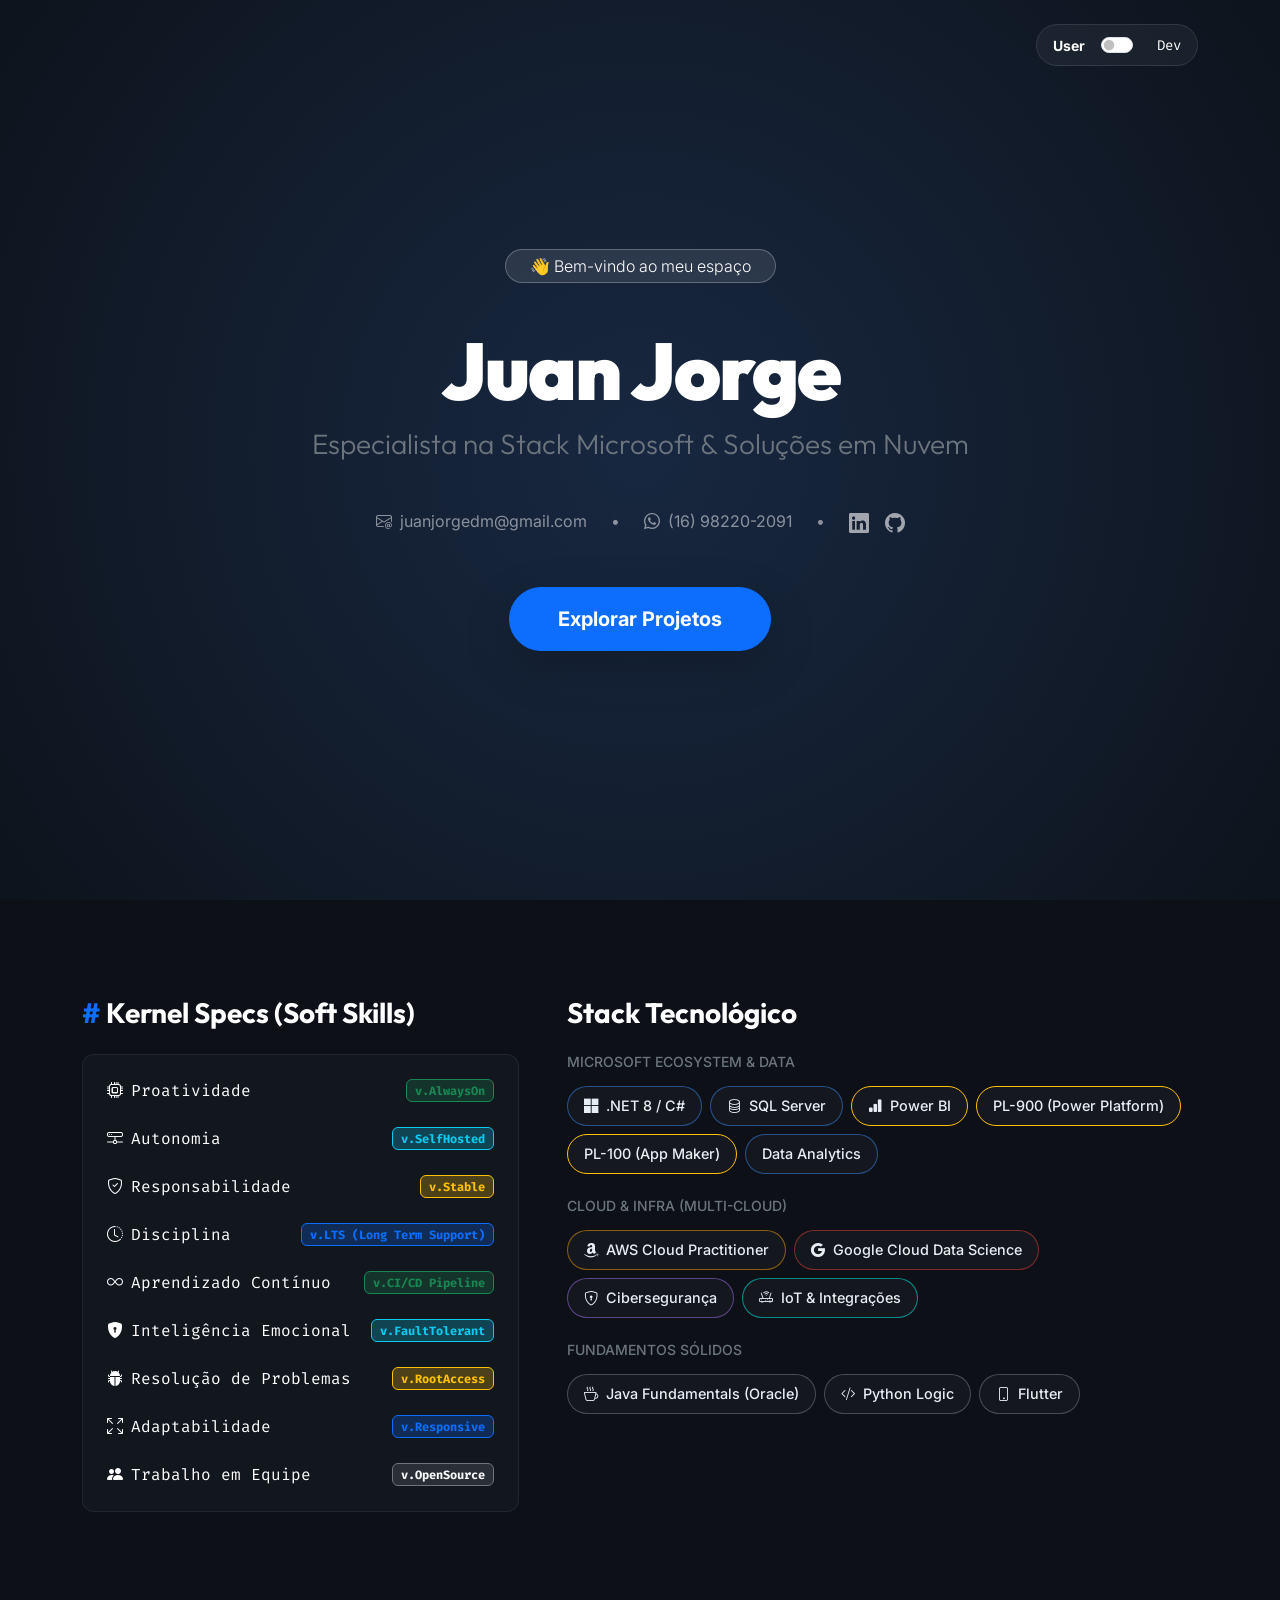
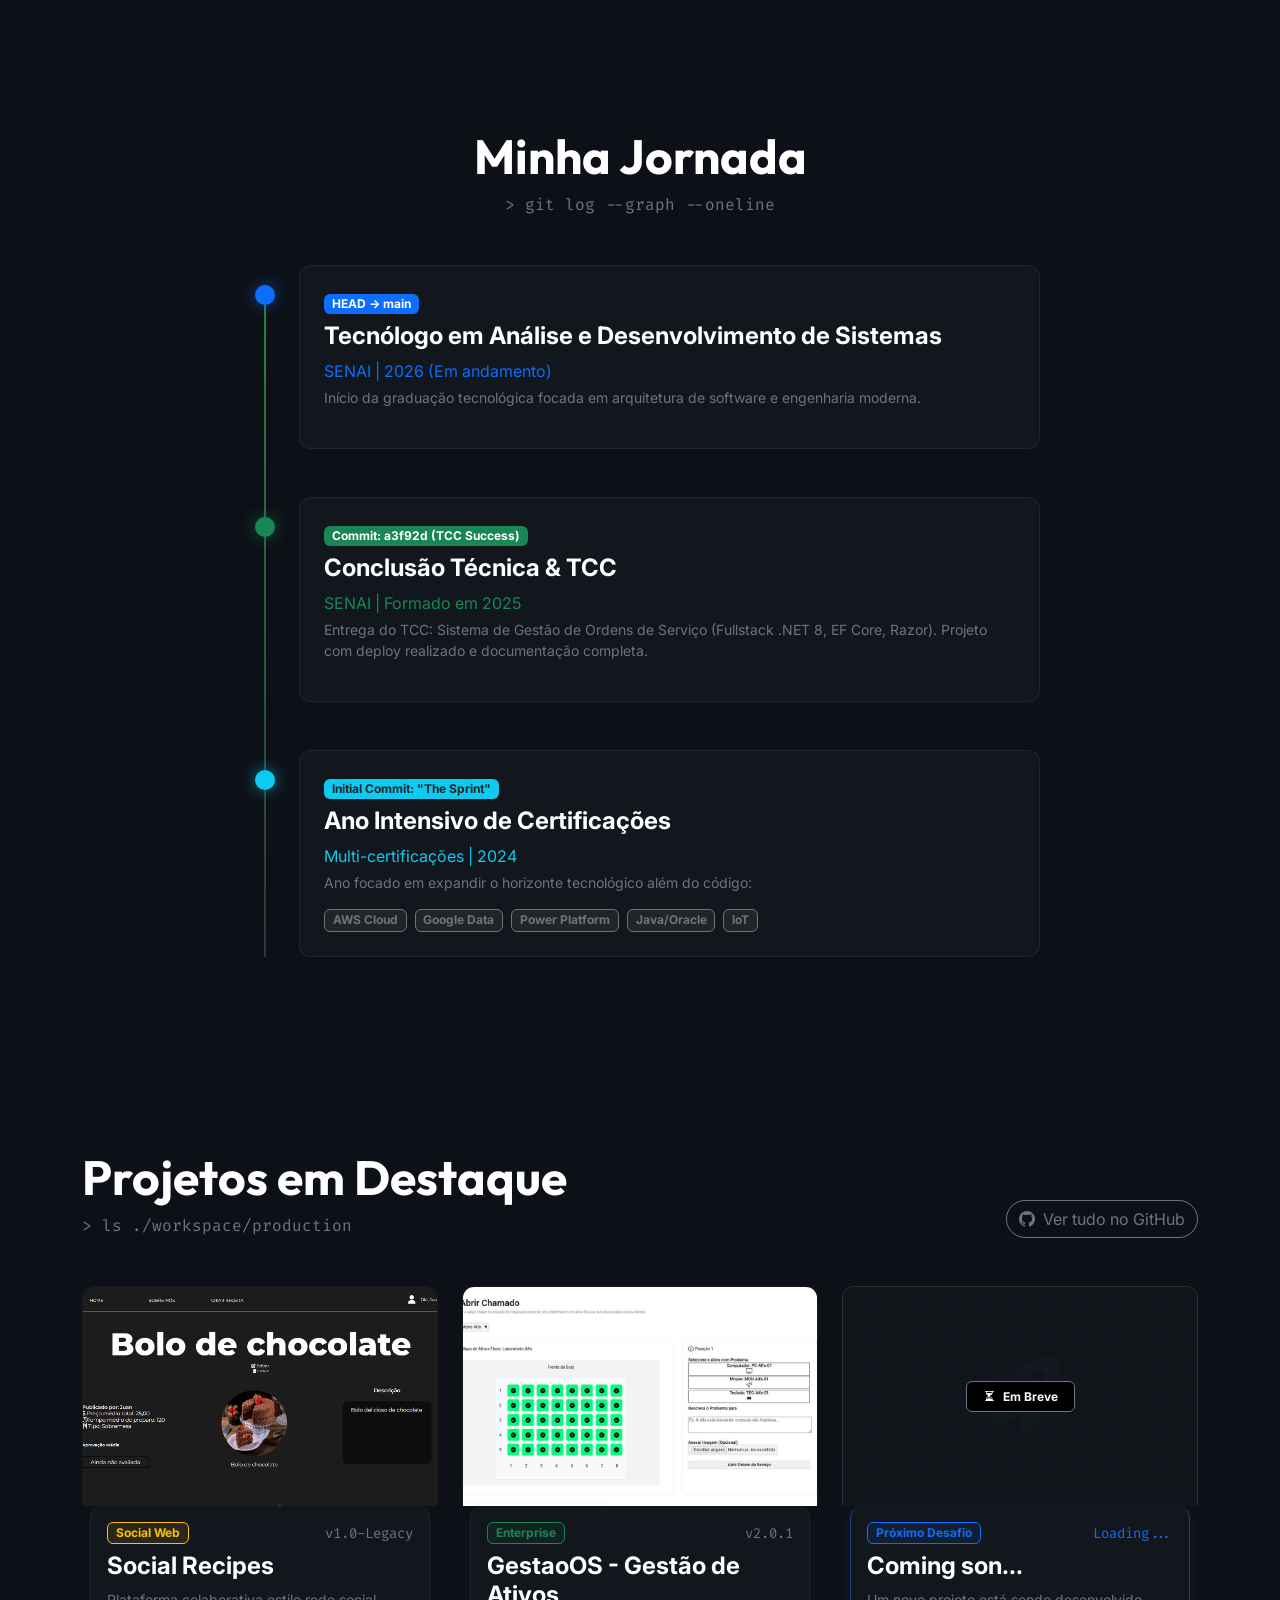
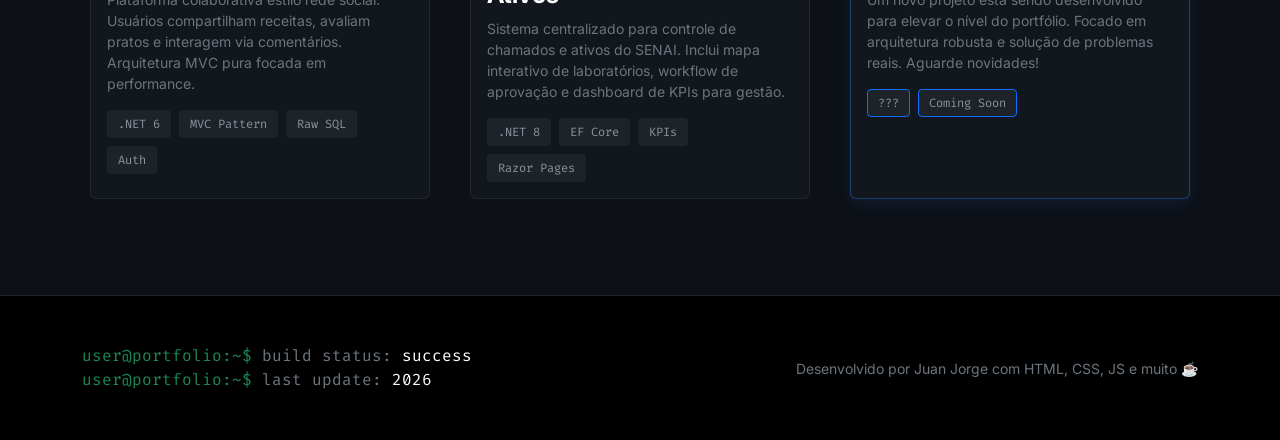
==== index.html @ 29b8b94a "first commit" ====
<!DOCTYPE html>
<html lang="pt-br">

<head>
    <meta charset="UTF-8">
    <meta name="viewport" content="width=device-width, initial-scale=1.0">
    <title>Portfólio | Juan Jorge</title>
    <link href="https://cdn.jsdelivr.net/npm/bootstrap@5.3.0/dist/css/bootstrap.min.css" rel="stylesheet">
    <link rel="stylesheet" href="https://cdn.jsdelivr.net/npm/bootstrap-icons@1.10.0/font/bootstrap-icons.css">
    <link
        href="https://fonts.googleapis.com/css2?family=Fira+Code:wght@400;600&family=Outfit:wght@300;700;900&family=Inter:wght@400;600&display=swap"
        rel="stylesheet">
    <link rel="stylesheet" href="style.css">
</head>

<body>

    <nav class="navbar navbar-dark fixed-top p-4">
        <div class="container d-flex justify-content-end">
            <div class="mode-switch d-flex align-items-center gap-3 glass-panel px-3 py-2 rounded-pill">
                <span class="text-white small fw-bold">User</span>
                <div class="form-check form-switch mb-0">
                    <input class="form-check-input" type="checkbox" id="devModeToggle" style="cursor: pointer;">
                </div>
                <span class="text-white small font-monospace">Dev</span>
            </div>
        </div>
    </nav>

    <section
        class="hero d-flex align-items-center justify-content-center text-center vh-100 position-relative overflow-hidden">

        <div class="hero-bg-animation"></div>

        <div class="container position-relative z-2 content-wrapper transition-fade">

            <div class="d-inline-block mb-4">
                <p class="badge bg-white bg-opacity-10 text-white border border-white border-opacity-25 rounded-pill px-4 py-2 fs-6 fw-light backdrop-blur"
                    id="hero-badge">
                    👋 Bem-vindo ao meu espaço
                </p>
            </div>

            <h1 class="display-1 fw-black text-white mb-2 tracking-tight" id="hero-title">
                Juan Jorge
            </h1>

            <h2 class="h3 text-secondary mb-5 fw-light" id="hero-subtitle">
                Especialista na Stack Microsoft & Soluções em Nuvem
            </h2>

            <div class="contact-bar d-flex flex-wrap justify-content-center gap-4 mb-5 text-white-50"
                id="hero-contacts">
                <a href="mailto:juanjorgedm@gmail.com"
                    class="contact-item text-decoration-none text-white-50 hover-white">
                    <i class="bi bi-envelope-at me-2"></i>juanjorgedm@gmail.com
                </a>
                <span class="d-none d-md-block">•</span>
                <a href="tel:+5516982202091" class="contact-item text-decoration-none text-white-50 hover-white">
                    <i class="bi bi-whatsapp me-2"></i>(16) 98220-2091
                </a>
                <span class="d-none d-md-block">•</span>
                <div class="d-flex gap-3">
                    <a href="https://www.linkedin.com/in/juan-jorge-ba2711222" target="_blank" class="social-icon"
                        title="LinkedIn">
                        <i class="bi bi-linkedin fs-5"></i>
                    </a>
                    <a href="https://github.com/JuanJorgeDEV" target="_blank" class="social-icon" title="GitHub">
                        <i class="bi bi-github fs-5"></i>
                    </a>
                </div>
            </div>

            <div class="d-flex justify-content-center gap-3" id="hero-buttons">
                <a href="#projetos"
                    class="btn btn-primary btn-lg px-5 py-3 rounded-pill fw-bold shadow-lg glow-on-hover">
                    Explorar Projetos
                </a>
            </div>
        </div>
    </section>

    <section class="py-5 position-relative section-skills" id="skills">
        <div class="container py-5">
            <div class="row g-5">

                <div class="col-lg-5 mb-4 scroll-reveal">
                    <h3 class="fw-bold mb-4 text-white"><span class="text-primary">#</span> Kernel Specs (Soft Skills)
                    </h3>
                    <div class="card glass-card p-4 h-90">
                        <ul class="list-unstyled font-monospace text-secondary mb-0">
                            <li class="mb-4 d-flex justify-content-between align-items-center item-hover">
                                <span class="text-white"><i class="bi bi-cpu me-2"></i>Proatividade</span>
                                <span
                                    class="badge bg-success bg-opacity-25 text-success border border-success">v.AlwaysOn</span>
                            </li>
                            <li class="mb-4 d-flex justify-content-between align-items-center item-hover">
                                <span class="text-white"><i class="bi bi-hdd-network me-2"></i>Autonomia</span>
                                <span
                                    class="badge bg-info bg-opacity-25 text-info border border-info">v.SelfHosted</span>
                            </li>
                            <li class="mb-4 d-flex justify-content-between align-items-center item-hover">
                                <span class="text-white"><i class="bi bi-shield-check me-2"></i>Responsabilidade</span>
                                <span
                                    class="badge bg-warning bg-opacity-25 text-warning border border-warning">v.Stable</span>
                            </li>
                            <li class="mb-4 d-flex justify-content-between align-items-center item-hover">
                                <span class="text-white"><i class="bi bi-clock-history me-2"></i>Disciplina</span>
                                <span class="badge bg-primary bg-opacity-25 text-primary border border-primary">v.LTS
                                    (Long Term Support)</span>
                            </li>
                            <li class="mb-4 d-flex justify-content-between align-items-center item-hover">
                                <span class="text-white"><i class="bi bi-infinity me-2"></i>Aprendizado Contínuo</span>
                                <span class="badge bg-success bg-opacity-25 text-success border border-success"
                                    title="Integração e Entrega Contínua de Conhecimento">v.CI/CD Pipeline</span>
                            </li>

                            <li class="mb-4 d-flex justify-content-between align-items-center item-hover">
                                <span class="text-white"><i class="bi bi-shield-lock-fill me-2"></i>Inteligência
                                    Emocional</span>
                                <span class="badge bg-info bg-opacity-25 text-info border border-info"
                                    title="Sistema que continua operando mesmo com falhas">v.FaultTolerant</span>
                            </li>

                            <li class="mb-4 d-flex justify-content-between align-items-center item-hover">
                                <span class="text-white"><i class="bi bi-bug-fill me-2"></i>Resolução de
                                    Problemas</span>
                                <span class="badge bg-warning bg-opacity-25 text-warning border border-warning"
                                    title="Acesso total à raiz do problema">v.RootAccess</span>
                            </li>

                            <li class="mb-4 d-flex justify-content-between align-items-center item-hover">
                                <span class="text-white"><i
                                        class="bi bi-arrows-fullscreen me-2"></i>Adaptabilidade</span>
                                <span class="badge bg-primary bg-opacity-25 text-primary border border-primary"
                                    title="Se ajusta a qualquer tamanho de tela/cenário">v.Responsive</span>
                            </li>

                            <li class="d-flex justify-content-between align-items-center item-hover">
                                <span class="text-white"><i class="bi bi-people-fill me-2"></i>Trabalho em Equipe</span>
                                <span class="badge bg-light bg-opacity-10 text-light border border-secondary"
                                    title="Código aberto e transparente">v.OpenSource</span>
                            </li>
                        </ul>
                    </div>
                </div>

                <div class="col-lg-7 scroll-reveal delay-100">
                    <h3 class="fw-bold mb-4 text-white">Stack Tecnológico</h3>

                    <div class="mb-4">
                        <h6 class="text-secondary text-uppercase small ls-2 mb-3">Microsoft Ecosystem & Data</h6>
                        <div class="d-flex flex-wrap gap-2">
                            <div class="skill-pill border-blue"><i class="bi bi-microsoft me-1"></i> .NET 8 / C#</div>
                            <div class="skill-pill border-blue"><i class="bi bi-database me-1"></i> SQL Server</div>
                            <div class="skill-pill border-warning"><i class="bi bi-bar-chart-fill me-1"></i> Power BI
                            </div>
                            <div class="skill-pill border-warning">PL-900 (Power Platform)</div>
                            <div class="skill-pill border-warning">PL-100 (App Maker)</div>
                            <div class="skill-pill border-blue">Data Analytics</div>
                        </div>
                    </div>

                    <div class="mb-4">
                        <h6 class="text-secondary text-uppercase small ls-2 mb-3">Cloud & Infra (Multi-Cloud)</h6>
                        <div class="d-flex flex-wrap gap-2">
                            <div class="skill-pill border-orange"><i class="bi bi-amazon me-1"></i> AWS Cloud
                                Practitioner</div>
                            <div class="skill-pill border-red"><i class="bi bi-google me-1"></i> Google Cloud Data
                                Science</div>
                            <div class="skill-pill border-purple"><i class="bi bi-shield-lock me-1"></i> Cibersegurança
                            </div>
                            <div class="skill-pill border-cyan"><i class="bi bi-router me-1"></i> IoT & Integrações
                            </div>
                        </div>
                    </div>

                    <div>
                        <h6 class="text-secondary text-uppercase small ls-2 mb-3">Fundamentos Sólidos</h6>
                        <div class="d-flex flex-wrap gap-2">
                            <div class="skill-pill border-gray"><i class="bi bi-cup-hot me-1"></i> Java Fundamentals
                                (Oracle)</div>
                            <div class="skill-pill border-gray"><i class="bi bi-code-slash me-1"></i> Python Logic</div>
                            <div class="skill-pill border-gray"><i class="bi bi-phone me-1"></i> Flutter</div>
                        </div>
                    </div>
                </div>
            </div>
        </div>
    </section>

    <section class="py-5 position-relative" id="jornada">
        <div class="container py-5">
            <div class="text-center mb-5 scroll-reveal">
                <h2 class="display-5 fw-bold text-white">Minha Jornada</h2>
                <p class="text-secondary font-monospace">> git log --graph --oneline</p>
            </div>

            <div class="timeline-wrapper position-relative mx-auto" style="max-width: 800px;">
                <div class="timeline-line"></div>

                <div class="timeline-item d-flex gap-4 mb-5 scroll-reveal delay-100">
                    <div class="timeline-marker bg-primary glow-primary"></div>
                    <div class="timeline-content glass-card p-4 w-100">
                        <span class="badge bg-primary mb-2">HEAD -> main</span>
                        <h4 class="text-white fw-bold">Tecnólogo em Análise e Desenvolvimento de Sistemas</h4>
                        <p class="text-primary mb-1">SENAI | 2026 (Em andamento)</p>
                        <p class="text-secondary small">Início da graduação tecnológica focada em arquitetura de
                            software e engenharia moderna.</p>
                    </div>
                </div>

                <div class="timeline-item d-flex gap-4 mb-5 scroll-reveal delay-200">
                    <div class="timeline-marker bg-success glow-success"></div>
                    <div class="timeline-content glass-card p-4 w-100">
                        <span class="badge bg-success mb-2">Commit: a3f92d (TCC Success)</span>
                        <h4 class="text-white fw-bold">Conclusão Técnica & TCC</h4>
                        <p class="text-success mb-1">SENAI | Formado em 2025</p>
                        <p class="text-secondary small">Entrega do TCC: Sistema de Gestão de Ordens de Serviço
                            (Fullstack .NET 8, EF Core, Razor). Projeto com deploy realizado e documentação completa.
                        </p>
                    </div>
                </div>

                <div class="timeline-item d-flex gap-4 scroll-reveal delay-300">
                    <div class="timeline-marker bg-info glow-info"></div>
                    <div class="timeline-content glass-card p-4 w-100">
                        <span class="badge bg-info text-dark mb-2">Initial Commit: "The Sprint"</span>
                        <h4 class="text-white fw-bold">Ano Intensivo de Certificações</h4>
                        <p class="text-info mb-1">Multi-certificações | 2024</p>
                        <p class="text-secondary small mb-3">Ano focado em expandir o horizonte tecnológico além do
                            código:</p>

                        <div class="d-flex flex-wrap gap-2">
                            <span class="badge bg-dark border border-secondary text-secondary">AWS Cloud</span>
                            <span class="badge bg-dark border border-secondary text-secondary">Google Data</span>
                            <span class="badge bg-dark border border-secondary text-secondary">Power Platform</span>
                            <span class="badge bg-dark border border-secondary text-secondary">Java/Oracle</span>
                            <span class="badge bg-dark border border-secondary text-secondary">IoT</span>
                        </div>
                    </div>
                </div>

            </div>
        </div>
    </section>

    <section class="py-5 position-relative" id="projetos">
        <div class="container py-5">
            
            <div class="d-flex justify-content-between align-items-end mb-5 scroll-reveal">
                <div>
                    <h2 class="display-5 fw-bold text-white">Projetos em Destaque</h2>
                    <p class="text-secondary font-monospace mb-0">> ls ./workspace/production</p>
                </div>
                <a href="https://github.com/JuanJorgeDEV" target="_blank" class="btn btn-outline-secondary rounded-pill d-none d-md-block">
                    <i class="bi bi-github me-2"></i>Ver tudo no GitHub
                </a>
            </div>

            <div class="row g-4">

                <div class="col-lg-4 col-md-6 scroll-reveal delay-200">
                    <div class="card project-card h-100 border-0 bg-transparent">
                        <div class="project-image-wrapper">
                            <img src="images/PortalReceitas.png" alt="Red Social Recipes" class="img-fluid project-img">
                            <div class="project-overlay">
                                <div class="d-flex gap-2">
                                    <a href="https://github.com/JuanJorgeDEV/ProjReceitas.git" class="btn btn-primary rounded-circle icon-btn"><i class="bi bi-github"></i></a>
                                </div>
                            </div>
                        </div>

                        <div class="card-body glass-card mt-n3 position-relative z-2 mx-2 rounded-bottom border-top-0">
                            <div class="d-flex justify-content-between align-items-center mb-2">
                                <span class="badge bg-warning bg-opacity-10 text-warning border border-warning">Social Web</span>
                                <small class="text-secondary font-monospace">v1.0-Legacy</small>
                            </div>
                            <h4 class="text-white fw-bold mb-2">Social Recipes</h4>
                            <p class="text-secondary small mb-3">
                                Plataforma colaborativa estilo rede social. Usuários compartilham receitas, avaliam pratos e interagem via comentários. Arquitetura MVC pura focada em performance.
                            </p>
                            <div class="d-flex flex-wrap gap-2">
                                <span class="skill-tag">.NET 6</span>
                                <span class="skill-tag">MVC Pattern</span>
                                <span class="skill-tag">Raw SQL</span>
                                <span class="skill-tag">Auth</span>
                            </div>
                        </div>
                    </div>
                </div>

                <div class="col-lg-4 col-md-6 scroll-reveal delay-100">
                    <div class="card project-card h-100 border-0 bg-transparent">
                        <div class="project-image-wrapper">
                            <img src="images/imagem1.jpg" alt="Sistema de Gestão SENAI" class="img-fluid project-img">
                            <div class="project-overlay">
                                <div class="d-flex gap-2">
                                    <a href="https://github.com/JuanJorgeDEV/Gest-oOS.git" class="btn btn-primary rounded-circle icon-btn" title="Código Fonte"><i class="bi bi-code-slash"></i></a>
                                </div>
                            </div>
                        </div>
                        
                        <div class="card-body glass-card mt-n3 position-relative z-2 mx-2 rounded-bottom border-top-0">
                            <div class="d-flex justify-content-between align-items-center mb-2">
                                <span class="badge bg-success bg-opacity-10 text-success border border-success">Enterprise</span>
                                <small class="text-secondary font-monospace">v2.0.1</small>
                            </div>
                            <h4 class="text-white fw-bold mb-2">GestaoOS - Gestão de Ativos</h4>
                            <p class="text-secondary small mb-3">
                                Sistema centralizado para controle de chamados e ativos do SENAI. Inclui mapa interativo de laboratórios, workflow de aprovação e dashboard de KPIs para gestão.
                            </p>
                            <div class="d-flex flex-wrap gap-2">
                                <span class="skill-tag">.NET 8</span>
                                <span class="skill-tag">EF Core</span>
                                <span class="skill-tag">KPIs</span>
                                <span class="skill-tag">Razor Pages</span>
                            </div>
                        </div>
                    </div>
                </div>

               <div class="col-lg-4 col-md-6 scroll-reveal delay-300">
                    <div class="card project-card h-100 border-0 bg-transparent">
                        <div class="project-image-wrapper bg-dark d-flex align-items-center justify-content-center position-relative overflow-hidden">
                            <div class="matrix-bg"></div>
                            <i class="bi bi-rocket-takeoff-fill text-secondary opacity-25" style="font-size: 5rem;"></i>
                            
                            <div class="project-overlay" style="opacity: 1;">
                                <span class="badge bg-black border border-secondary text-white px-3 py-2">
                                    <i class="bi bi-hourglass-split me-2"></i>Em Breve
                                </span>
                            </div>
                        </div>

                        <div class="card-body glass-card mt-n3 position-relative z-2 mx-2 rounded-bottom border-top-0 border-primary-glow">
                            <div class="d-flex justify-content-between align-items-center mb-2">
                                <span class="badge bg-primary bg-opacity-10 text-primary border border-primary">Próximo Desafio</span>
                                <small class="text-primary font-monospace blink">Loading...</small>
                            </div>
                            <h4 class="text-white fw-bold mb-2">Coming son...</h4>
                            <p class="text-secondary small mb-3">
                                Um novo projeto está sendo desenvolvido para elevar o nível do portfólio. Focado em arquitetura robusta e solução de problemas reais. Aguarde novidades!
                            </p>
                            <div class="d-flex flex-wrap gap-2">
                                <span class="skill-tag border-primary font-monospace">???</span>
                                <span class="skill-tag border-primary">Coming Soon</span>
                            </div>
                        </div>
                    </div>
                </div>
                </div>

            </div>
        </div>
    </section>
    <footer class="bg-black py-5 border-top border-dark">
        <div class="container">
            <div class="row align-items-center">
                <div class="col-md-6 mb-3 mb-md-0">
                    <p class="font-monospace text-secondary mb-0">
                        <span class="text-success">user@portfolio:~$</span> build status: <span
                            class="text-white">success</span><br>
                        <span class="text-success">user@portfolio:~$</span> last update: <span
                            class="text-white">2026</span>
                    </p>
                </div>
                <div class="col-md-6 text-md-end">
                    <p class="text-secondary small mb-0">Desenvolvido por Juan Jorge com HTML, CSS, JS e muito ☕</p>
                </div>
            </div>
        </div>
    </footer>



    <script src="script.js"></script>
</body>

</html>
---- style.css ----
:root {
    --bg-dark: #0d1117;
    --primary-glow: #2f81f7;
    --dev-green: #3fb950;
    --transition-speed: 0.4s;
}

body {
    background-color: var(--bg-dark);
    color: #e6edf3;
    font-family: 'Inter', sans-serif;
    overflow-x: hidden;
}

h1, h2, h3 {
    font-family: 'Outfit', sans-serif;
}

.fw-black { font-weight: 900; }
.tracking-tight { letter-spacing: -2px; }

.hero {
    background: radial-gradient(circle at center, #161b22 0%, #0d1117 100%);
    z-index: 1;
}

.hero-bg-animation {
    position: absolute;
    top: -50%;
    left: -50%;
    width: 200%;
    height: 200%;
    background: radial-gradient(circle at 50% 50%, rgba(31, 111, 235, 0.15), transparent 60%);
    animation: pulseMove 15s infinite alternate ease-in-out;
    z-index: 0;
    pointer-events: none;
}

@keyframes pulseMove {
    0% { transform: translate(0, 0) scale(1); }
    100% { transform: translate(-50px, -20px) scale(1.1); }
}


.glass-panel {
    background: rgba(255, 255, 255, 0.05);
    backdrop-filter: blur(10px);
    border: 1px solid rgba(255, 255, 255, 0.1);
}

.content-wrapper {
    transition: opacity var(--transition-speed) ease-in-out, transform var(--transition-speed) ease-out;
    opacity: 1;
    transform: translateY(0);
}

.content-wrapper.fading {
    opacity: 0;
    transform: translateY(10px); 
}

.hover-white:hover {
    color: #ffffff !important;
    transition: color 0.3s;
}

.social-icon {
    color: rgba(255,255,255,0.6);
    transition: all 0.3s cubic-bezier(0.175, 0.885, 0.32, 1.275);
}
.social-icon:hover {
    color: #fff;
    transform: scale(1.2) rotate(5deg);
}

.glow-on-hover {
    transition: all 0.3s ease;
}
.glow-on-hover:hover {
    box-shadow: 0 0 20px rgba(47, 129, 247, 0.6) !important;
    transform: translateY(-2px);
}

.font-monospace {
    font-family: 'Fira Code', monospace !important;
}

.dev-cursor::after {
    content: '|';
    animation: blink 1s step-end infinite;
}
@keyframes blink { 50% { opacity: 0; } }

.glass-card {
    background: rgba(22, 27, 34, 0.7); 
    backdrop-filter: blur(12px);         
    border: 1px solid rgba(48, 54, 61, 0.5);
    border-radius: 12px;
    transition: transform 0.3s ease, border-color 0.3s ease;
}

.glass-card:hover {
    transform: translateY(-5px); 
    border-color: rgba(56, 139, 253, 0.4); 
    box-shadow: 0 10px 30px rgba(0,0,0,0.5);
}


.skill-pill {
    background: rgba(255, 255, 255, 0.03);
    padding: 8px 16px;
    border-radius: 50px;
    color: #e6edf3;
    font-size: 0.9rem;
    font-weight: 500;
    border: 1px solid transparent; 
    transition: all 0.3s;
    cursor: default;
}

.skill-pill:hover {
    background: rgba(255, 255, 255, 0.1);
    transform: scale(1.05);
}

.border-blue { border-color: rgba(56, 139, 253, 0.5); }   /* Microsoft */
.border-orange { border-color: rgba(255, 165, 0, 0.5); }  /* AWS */
.border-red { border-color: rgba(234, 67, 53, 0.5); }     /* Google */
.border-purple { border-color: rgba(163, 113, 247, 0.5); }/* Security */
.border-cyan { border-color: rgba(0, 255, 255, 0.5); }    /* IoT */
.border-gray { border-color: rgba(128, 128, 128, 0.5); }  /* Base */

.timeline-line {
    position: absolute;
    left: 24px; 
    top: 20px;
    bottom: 0;
    width: 2px;
    background: linear-gradient(to bottom, #238636 0%, #30363d 100%); 
    z-index: 0;
}

.timeline-marker {
    width: 20px;
    height: 20px;
    border-radius: 50%;
    margin-top: 20px; 
    margin-left: 15px; 
    z-index: 1; 
    flex-shrink: 0;
}

.glow-primary { box-shadow: 0 0 15px rgba(13, 110, 253, 0.6); }
.glow-success { box-shadow: 0 0 15px rgba(25, 135, 84, 0.6); }
.glow-info    { box-shadow: 0 0 15px rgba(13, 202, 240, 0.6); }

.scroll-reveal {
    opacity: 0;
    transform: translateY(50px); /* Começa 50px para baixo */
    transition: all 0.8s cubic-bezier(0.5, 0, 0, 1);
}

.scroll-reveal.visible {
    opacity: 1;
    transform: translateY(0);
}

.delay-100 { transition-delay: 0.1s; }
.delay-200 { transition-delay: 0.2s; }
.delay-300 { transition-delay: 0.3s; }

.project-image-wrapper {
    height: 220px;
    border-radius: 12px 12px 0 0;
    overflow: hidden;
    position: relative;
    border: 1px solid rgba(48, 54, 61, 0.5);
    border-bottom: none;
    background-color: #000;
}

.project-img {
    width: 100%;
    height: 100%;
    object-fit: cover; 
    object-position: top center; 
    transition: transform 0.6s cubic-bezier(0.25, 0.46, 0.45, 0.94);
}

.project-card:hover .project-img {
    transform: scale(1.1); 
}


.project-overlay {
    position: absolute;
    top: 0;
    left: 0;
    width: 100%;
    height: 100%;
    background: rgba(13, 17, 23, 0.8); 
    display: flex;
    justify-content: center;
    align-items: center;
    opacity: 0; 
    transition: opacity 0.3s ease;
}

.project-card:hover .project-overlay {
    opacity: 1; 
}


.icon-btn {
    width: 45px;
    height: 45px;
    display: flex;
    align-items: center;
    justify-content: center;
    transition: transform 0.2s;
}
.icon-btn:hover {
    transform: scale(1.1);
}


.skill-tag {
    font-size: 0.75rem;
    color: #8b949e;
    background: rgba(255,255,255,0.05);
    padding: 4px 10px;
    border-radius: 4px;
    font-family: 'Fira Code', monospace;
    border: 1px solid transparent;
}

.project-card:hover .skill-tag {
    color: #c9d1d9;
    border-color: rgba(255,255,255,0.1);
}

.border-primary-glow {
    border-color: rgba(47, 129, 247, 0.4) !important;
    box-shadow: 0 5px 15px rgba(47, 129, 247, 0.1);
}


.matrix-bg {
    position: absolute;
    top: 0; left: 0; right: 0; bottom: 0;
    background-image: linear-gradient(0deg, transparent 24%, rgba(32, 255, 77, .05) 25%, rgba(32, 255, 77, .05) 26%, transparent 27%, transparent 74%, rgba(32, 255, 77, .05) 75%, rgba(32, 255, 77, .05) 76%, transparent 77%, transparent), linear-gradient(90deg, transparent 24%, rgba(32, 255, 77, .05) 25%, rgba(32, 255, 77, .05) 26%, transparent 27%, transparent 74%, rgba(32, 255, 77, .05) 75%, rgba(32, 255, 77, .05) 76%, transparent 77%, transparent);
    background-size: 30px 30px;
}

.blink {
    animation: blinker 1.5s linear infinite;
}
@keyframes blinker { 50% { opacity: 0; } }
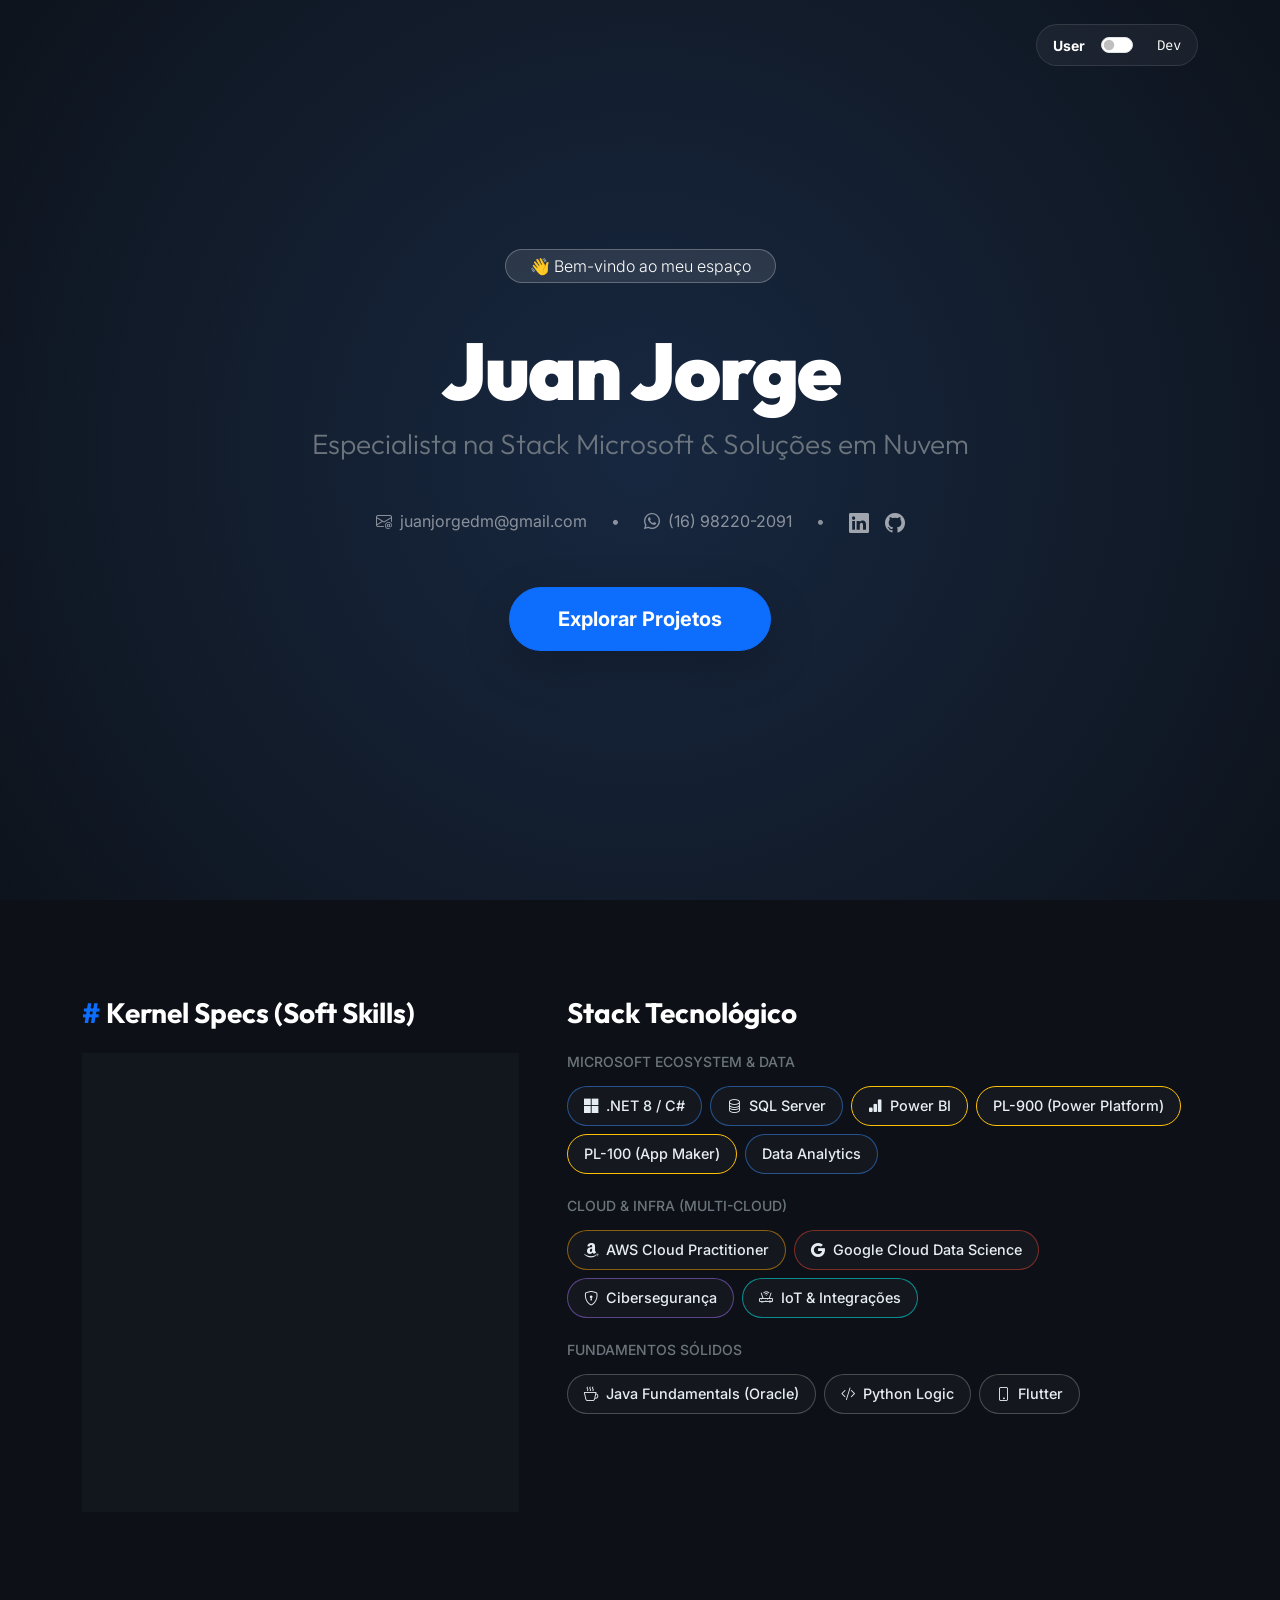
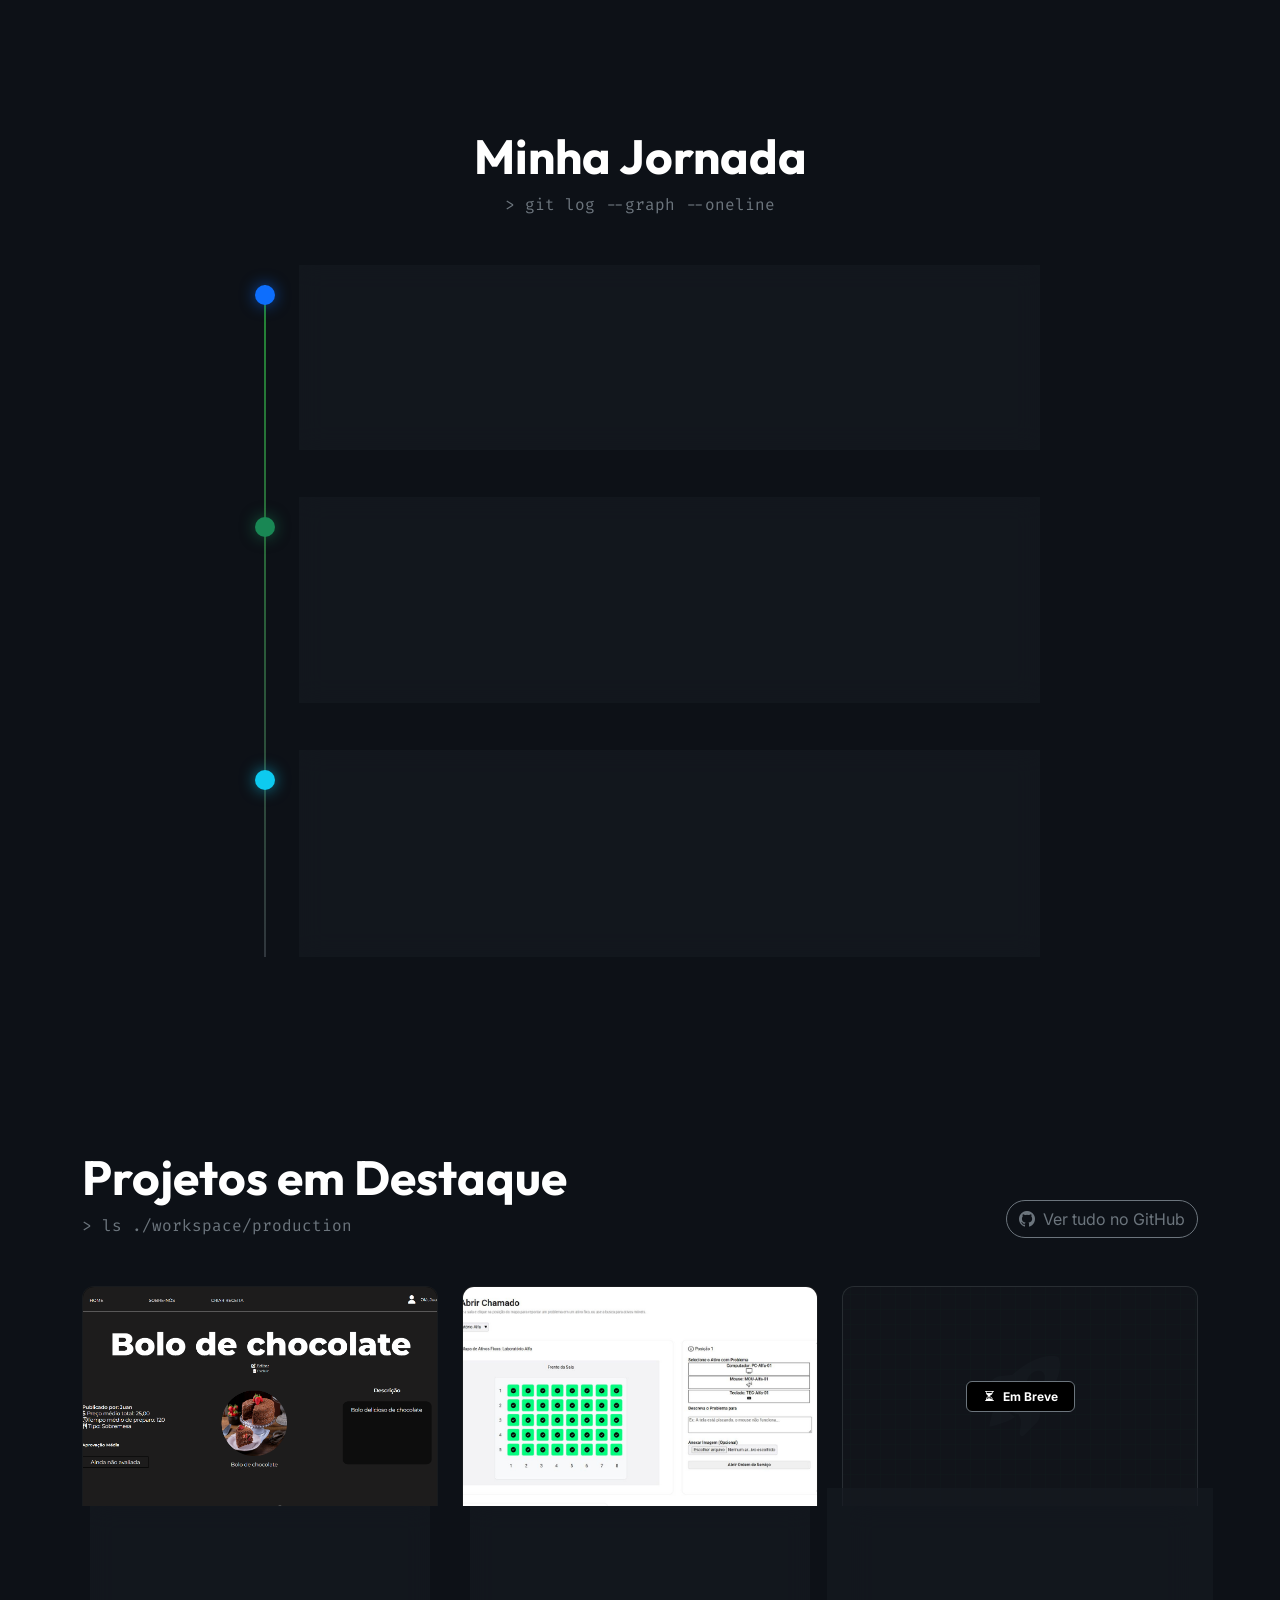
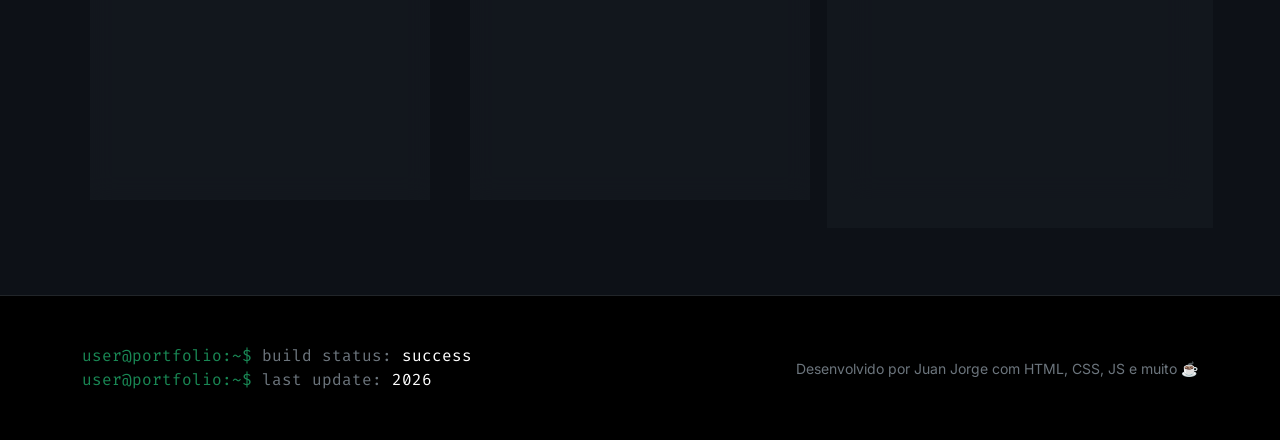
==== commit 80837053: "Update index.html" ====
--- a/index.html
+++ b/index.html
@@ -377,4 +377,4 @@
     <script src="script.js"></script>
 </body>
 
-</html>+</html>
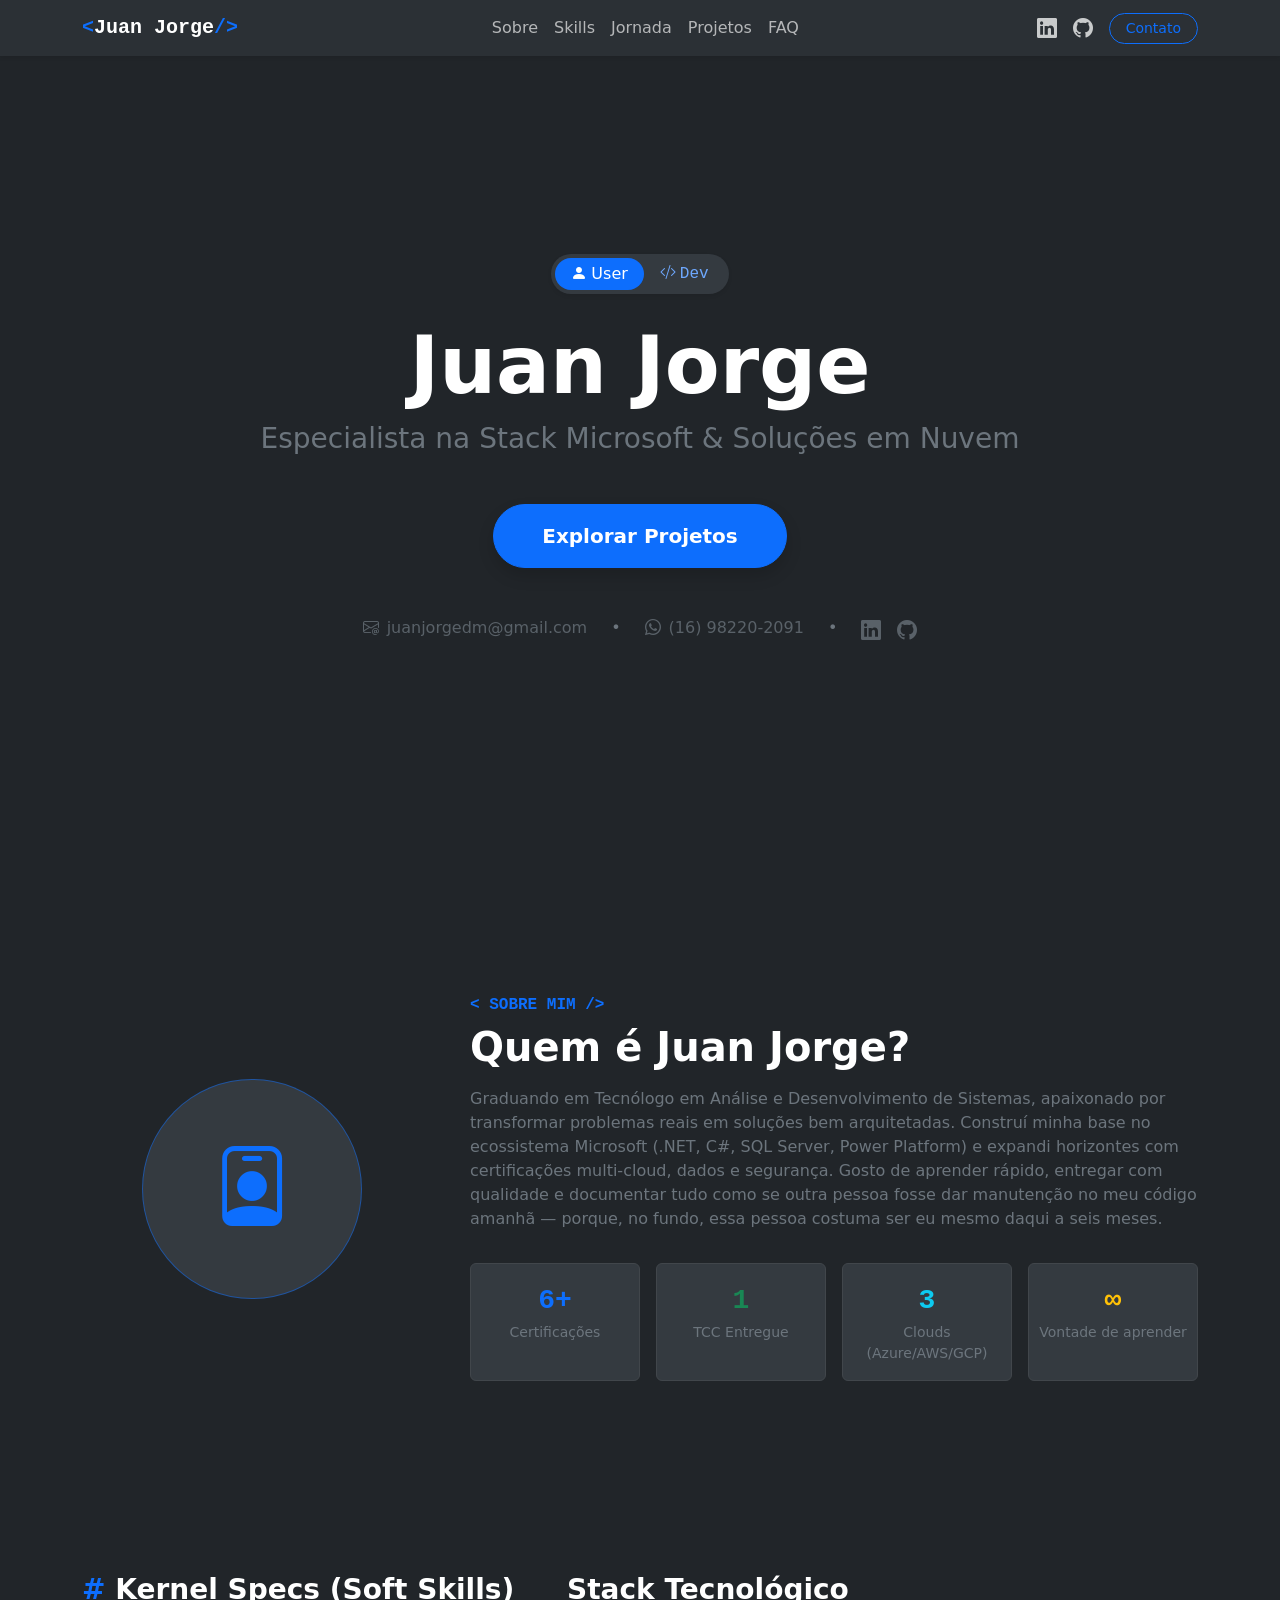
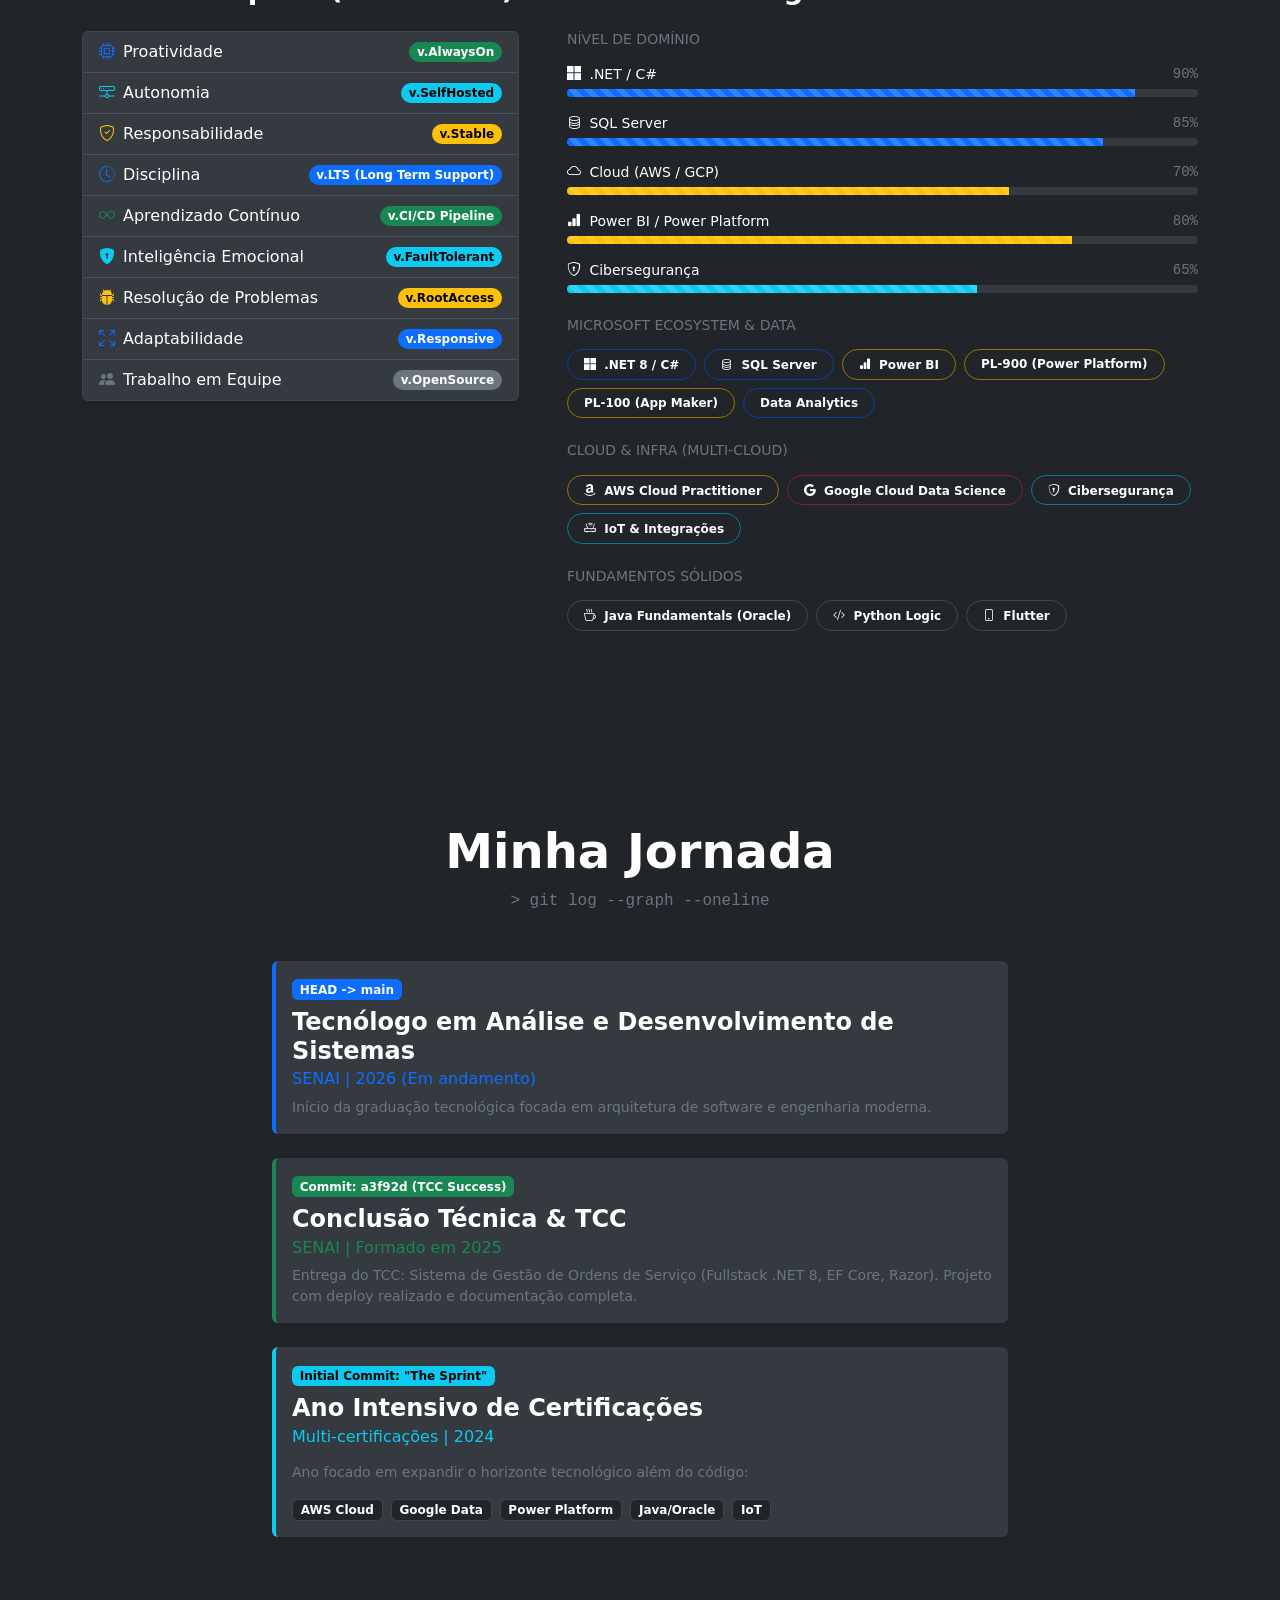
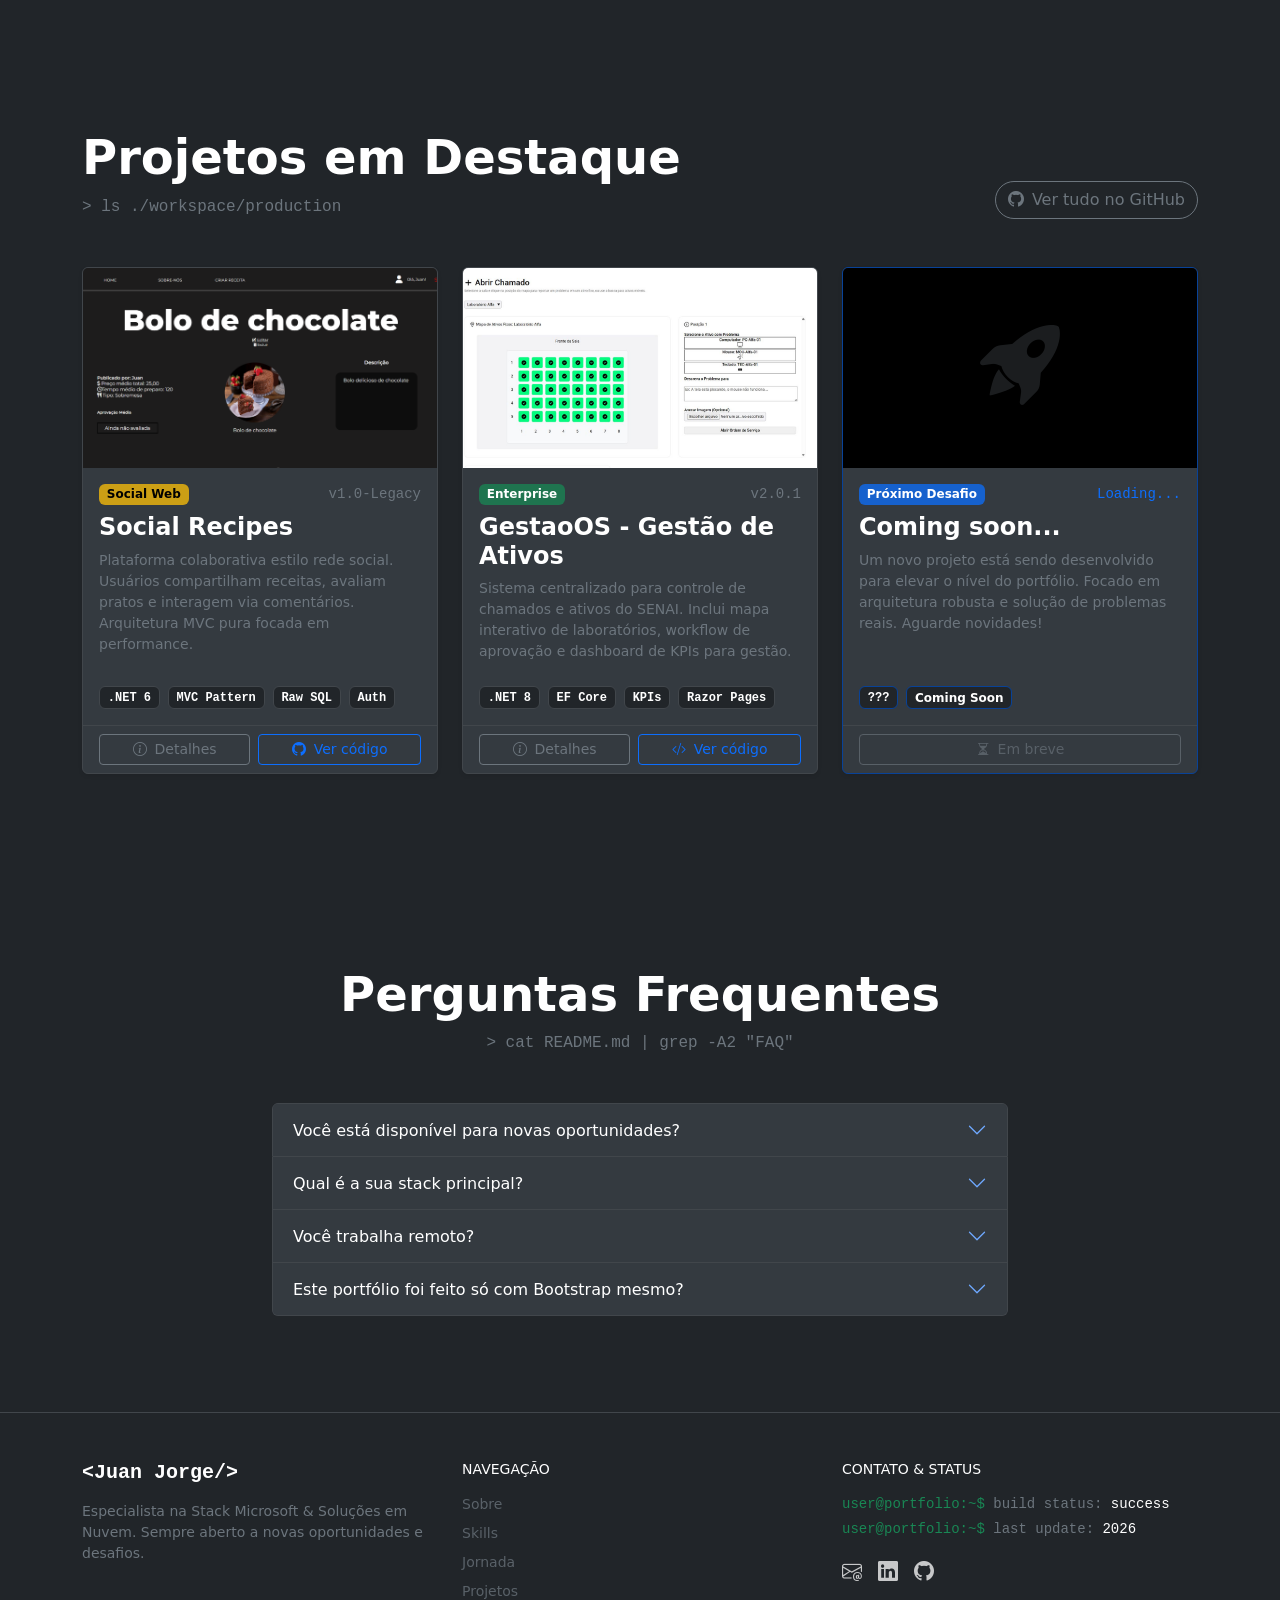
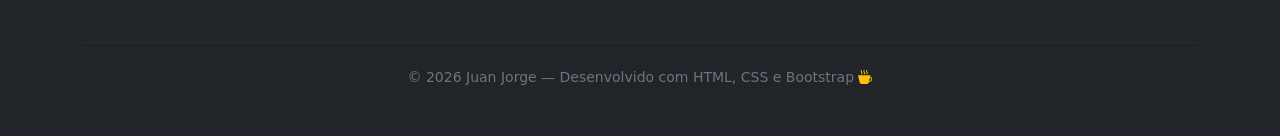
==== commit a9ea77d1: "Remove script.js and style.css files to streamline project structure and eliminate unused code." ====
--- a/index.html
+++ b/index.html
@@ -1,187 +1,336 @@
 <!DOCTYPE html>
-<html lang="pt-br">
+<html lang="pt-br" data-bs-theme="dark">
 
 <head>
     <meta charset="UTF-8">
     <meta name="viewport" content="width=device-width, initial-scale=1.0">
     <title>Portfólio | Juan Jorge</title>
-    <link href="https://cdn.jsdelivr.net/npm/bootstrap@5.3.0/dist/css/bootstrap.min.css" rel="stylesheet">
-    <link rel="stylesheet" href="https://cdn.jsdelivr.net/npm/bootstrap-icons@1.10.0/font/bootstrap-icons.css">
-    <link
-        href="https://fonts.googleapis.com/css2?family=Fira+Code:wght@400;600&family=Outfit:wght@300;700;900&family=Inter:wght@400;600&display=swap"
-        rel="stylesheet">
-    <link rel="stylesheet" href="style.css">
+    <meta name="description" content="Juan Jorge — Especialista na Stack Microsoft & Soluções em Nuvem. Portfólio de projetos, skills e trajetória.">
+    <link href="https://cdn.jsdelivr.net/npm/bootstrap@5.3.3/dist/css/bootstrap.min.css" rel="stylesheet">
+    <link rel="stylesheet" href="https://cdn.jsdelivr.net/npm/bootstrap-icons@1.11.3/font/bootstrap-icons.css">
 </head>
 
-<body>
-
-    <nav class="navbar navbar-dark fixed-top p-4">
-        <div class="container d-flex justify-content-end">
-            <div class="mode-switch d-flex align-items-center gap-3 glass-panel px-3 py-2 rounded-pill">
-                <span class="text-white small fw-bold">User</span>
-                <div class="form-check form-switch mb-0">
-                    <input class="form-check-input" type="checkbox" id="devModeToggle" style="cursor: pointer;">
-                </div>
-                <span class="text-white small font-monospace">Dev</span>
+<body data-bs-spy="scroll" data-bs-target="#mainNav" data-bs-offset="90" tabindex="0">
+
+    <!-- Navbar -->
+    <nav class="navbar navbar-expand-lg fixed-top bg-body-tertiary shadow-sm" id="mainNav">
+        <div class="container">
+            <a class="navbar-brand fw-bold font-monospace" href="#home">
+                <span class="text-primary">&lt;</span>Juan Jorge<span class="text-primary">/&gt;</span>
+            </a>
+            <button class="navbar-toggler" type="button" data-bs-toggle="collapse" data-bs-target="#navContent"
+                aria-controls="navContent" aria-expanded="false" aria-label="Abrir navegação">
+                <span class="navbar-toggler-icon"></span>
+            </button>
+            <div class="collapse navbar-collapse" id="navContent">
+                <ul class="navbar-nav mx-auto mb-2 mb-lg-0">
+                    <li class="nav-item"><a class="nav-link" href="#sobre">Sobre</a></li>
+                    <li class="nav-item"><a class="nav-link" href="#skills">Skills</a></li>
+                    <li class="nav-item"><a class="nav-link" href="#jornada">Jornada</a></li>
+                    <li class="nav-item"><a class="nav-link" href="#projetos">Projetos</a></li>
+                    <li class="nav-item"><a class="nav-link" href="#faq">FAQ</a></li>
+                </ul>
+                <div class="d-flex align-items-center gap-3">
+                    <a href="https://www.linkedin.com/in/juan-jorge-ba2711222" target="_blank" rel="noopener"
+                        class="link-body-emphasis link-opacity-75 link-opacity-100-hover fs-5" title="LinkedIn">
+                        <i class="bi bi-linkedin"></i>
+                    </a>
+                    <a href="https://github.com/JuanJorgeDEV" target="_blank" rel="noopener"
+                        class="link-body-emphasis link-opacity-75 link-opacity-100-hover fs-5" title="GitHub">
+                        <i class="bi bi-github"></i>
+                    </a>
+                    <a href="#contato" class="btn btn-outline-primary btn-sm rounded-pill px-3">Contato</a>
+                </div>
             </div>
         </div>
     </nav>
 
-    <section
-        class="hero d-flex align-items-center justify-content-center text-center vh-100 position-relative overflow-hidden">
-
-        <div class="hero-bg-animation"></div>
-
-        <div class="container position-relative z-2 content-wrapper transition-fade">
-
-            <div class="d-inline-block mb-4">
-                <p class="badge bg-white bg-opacity-10 text-white border border-white border-opacity-25 rounded-pill px-4 py-2 fs-6 fw-light backdrop-blur"
-                    id="hero-badge">
-                    👋 Bem-vindo ao meu espaço
-                </p>
-            </div>
-
-            <h1 class="display-1 fw-black text-white mb-2 tracking-tight" id="hero-title">
-                Juan Jorge
-            </h1>
-
-            <h2 class="h3 text-secondary mb-5 fw-light" id="hero-subtitle">
-                Especialista na Stack Microsoft & Soluções em Nuvem
-            </h2>
-
-            <div class="contact-bar d-flex flex-wrap justify-content-center gap-4 mb-5 text-white-50"
-                id="hero-contacts">
+    <!-- Hero -->
+    <section class="d-flex align-items-center justify-content-center text-center vh-100 bg-body" id="home">
+        <div class="container">
+
+            <!-- Toggle User / Dev — Bootstrap nav-pills + Tab (sem JS customizado) -->
+            <ul class="nav nav-pills bg-body-secondary rounded-pill p-1 d-inline-flex mb-4 shadow-sm" id="modeTab"
+                role="tablist">
+                <li class="nav-item" role="presentation">
+                    <button class="nav-link active rounded-pill px-3 py-1 small" id="user-tab" data-bs-toggle="tab"
+                        data-bs-target="#user-pane" type="button" role="tab" aria-controls="user-pane"
+                        aria-selected="true">
+                        <i class="bi bi-person-fill me-1"></i>User
+                    </button>
+                </li>
+                <li class="nav-item" role="presentation">
+                    <button class="nav-link rounded-pill px-3 py-1 small font-monospace" id="dev-tab"
+                        data-bs-toggle="tab" data-bs-target="#dev-pane" type="button" role="tab"
+                        aria-controls="dev-pane" aria-selected="false">
+                        <i class="bi bi-code-slash me-1"></i>Dev
+                    </button>
+                </li>
+            </ul>
+
+            <div class="tab-content" id="modeTabContent">
+                <div class="tab-pane fade show active" id="user-pane" role="tabpanel" aria-labelledby="user-tab"
+                    tabindex="0">
+                    <h1 class="display-1 fw-bold text-body-emphasis mb-2">Juan Jorge</h1>
+                    <h2 class="h3 text-secondary mb-5 fw-light">
+                        Especialista na Stack Microsoft &amp; Soluções em Nuvem
+                    </h2>
+                    <a href="#projetos" class="btn btn-primary btn-lg px-5 py-3 rounded-pill fw-bold shadow">
+                        Explorar Projetos
+                    </a>
+                </div>
+
+                <div class="tab-pane fade" id="dev-pane" role="tabpanel" aria-labelledby="dev-tab" tabindex="0">
+                    <p class="badge bg-black border border-success text-success rounded-0 px-3 py-2 font-monospace mb-4">
+                        System.Status: <span class="text-success">Online</span>
+                    </p>
+                    <h1 class="display-5 fw-bold text-body-emphasis mb-2 font-monospace">
+                        <span class="text-primary">var</span> Dev <span class="text-body-emphasis">=</span>
+                        <span class="text-success">new</span> <span class="text-warning">JuanJorge</span>();
+                    </h1>
+                    <h2 class="h5 text-secondary mb-5 font-monospace">
+                        // Stack Microsoft &amp; Soluções em Nuvem carregadas...
+                    </h2>
+                    <a href="#projetos" class="btn btn-outline-success btn-lg px-5 py-3 font-monospace fw-bold">
+                        Execute.Init()
+                    </a>
+                </div>
+            </div>
+
+            <div class="d-flex flex-wrap justify-content-center gap-4 mt-5">
                 <a href="mailto:juanjorgedm@gmail.com"
-                    class="contact-item text-decoration-none text-white-50 hover-white">
+                    class="text-decoration-none link-secondary link-opacity-75 link-opacity-100-hover">
                     <i class="bi bi-envelope-at me-2"></i>juanjorgedm@gmail.com
                 </a>
-                <span class="d-none d-md-block">•</span>
-                <a href="tel:+5516982202091" class="contact-item text-decoration-none text-white-50 hover-white">
+                <span class="d-none d-md-block text-secondary">•</span>
+                <a href="tel:+5516982202091"
+                    class="text-decoration-none link-secondary link-opacity-75 link-opacity-100-hover">
                     <i class="bi bi-whatsapp me-2"></i>(16) 98220-2091
                 </a>
-                <span class="d-none d-md-block">•</span>
+                <span class="d-none d-md-block text-secondary">•</span>
                 <div class="d-flex gap-3">
-                    <a href="https://www.linkedin.com/in/juan-jorge-ba2711222" target="_blank" class="social-icon"
-                        title="LinkedIn">
-                        <i class="bi bi-linkedin fs-5"></i>
+                    <a href="https://www.linkedin.com/in/juan-jorge-ba2711222" target="_blank" rel="noopener"
+                        class="link-secondary link-opacity-75 link-opacity-100-hover fs-5" title="LinkedIn">
+                        <i class="bi bi-linkedin"></i>
                     </a>
-                    <a href="https://github.com/JuanJorgeDEV" target="_blank" class="social-icon" title="GitHub">
-                        <i class="bi bi-github fs-5"></i>
+                    <a href="https://github.com/JuanJorgeDEV" target="_blank" rel="noopener"
+                        class="link-secondary link-opacity-75 link-opacity-100-hover fs-5" title="GitHub">
+                        <i class="bi bi-github"></i>
                     </a>
                 </div>
             </div>
-
-            <div class="d-flex justify-content-center gap-3" id="hero-buttons">
-                <a href="#projetos"
-                    class="btn btn-primary btn-lg px-5 py-3 rounded-pill fw-bold shadow-lg glow-on-hover">
-                    Explorar Projetos
-                </a>
-            </div>
         </div>
     </section>
 
-    <section class="py-5 position-relative section-skills" id="skills">
+    <!-- Sobre mim -->
+    <section class="py-5" id="sobre">
+        <div class="container py-5">
+            <div class="row align-items-center g-5">
+                <div class="col-lg-4 text-center">
+                    <div class="rounded-circle bg-body-secondary border border-primary border-opacity-50 mx-auto d-flex align-items-center justify-content-center overflow-hidden"
+                        style="width:220px;height:220px;">
+                        <img src="images/perfil.jpg" alt="Foto de Juan Jorge" class="w-100 h-100"
+                            style="object-fit:cover;"
+                            onerror="this.classList.add('d-none'); this.nextElementSibling.classList.remove('d-none');">
+                        <i class="bi bi-person-badge display-1 text-primary d-none"></i>
+                    </div>
+                </div>
+                <div class="col-lg-8">
+                    <h6 class="text-primary text-uppercase fw-bold mb-2 font-monospace">&lt; Sobre mim /&gt;</h6>
+                    <h2 class="display-6 fw-bold text-body-emphasis mb-3">Quem é Juan Jorge?</h2>
+                    <p class="text-secondary">
+                        Graduando em Tecnólogo em Análise e Desenvolvimento de Sistemas, apaixonado por transformar
+                        problemas reais em soluções bem arquitetadas. Construí minha base no ecossistema Microsoft
+                        (.NET, C#, SQL Server, Power Platform) e expandi horizontes com certificações multi-cloud,
+                        dados e segurança. Gosto de aprender rápido, entregar com qualidade e documentar tudo como
+                        se outra pessoa fosse dar manutenção no meu código amanhã — porque, no fundo, essa pessoa
+                        costuma ser eu mesmo daqui a seis meses.
+                    </p>
+                    <div class="row row-cols-2 row-cols-md-4 g-3 mt-2">
+                        <div class="col">
+                            <div class="card bg-body-secondary border-secondary-subtle h-100 text-center py-3">
+                                <div class="fs-3 fw-bold text-primary font-monospace">6+</div>
+                                <div class="text-secondary small">Certificações</div>
+                            </div>
+                        </div>
+                        <div class="col">
+                            <div class="card bg-body-secondary border-secondary-subtle h-100 text-center py-3">
+                                <div class="fs-3 fw-bold text-success font-monospace">1</div>
+                                <div class="text-secondary small">TCC Entregue</div>
+                            </div>
+                        </div>
+                        <div class="col">
+                            <div class="card bg-body-secondary border-secondary-subtle h-100 text-center py-3">
+                                <div class="fs-3 fw-bold text-info font-monospace">3</div>
+                                <div class="text-secondary small">Clouds (Azure/AWS/GCP)</div>
+                            </div>
+                        </div>
+                        <div class="col">
+                            <div class="card bg-body-secondary border-secondary-subtle h-100 text-center py-3">
+                                <div class="fs-3 fw-bold text-warning font-monospace">∞</div>
+                                <div class="text-secondary small">Vontade de aprender</div>
+                            </div>
+                        </div>
+                    </div>
+                </div>
+            </div>
+        </div>
+    </section>
+
+    <!-- Skills -->
+    <section class="py-5" id="skills">
         <div class="container py-5">
             <div class="row g-5">
 
-                <div class="col-lg-5 mb-4 scroll-reveal">
-                    <h3 class="fw-bold mb-4 text-white"><span class="text-primary">#</span> Kernel Specs (Soft Skills)
-                    </h3>
-                    <div class="card glass-card p-4 h-90">
-                        <ul class="list-unstyled font-monospace text-secondary mb-0">
-                            <li class="mb-4 d-flex justify-content-between align-items-center item-hover">
-                                <span class="text-white"><i class="bi bi-cpu me-2"></i>Proatividade</span>
-                                <span
-                                    class="badge bg-success bg-opacity-25 text-success border border-success">v.AlwaysOn</span>
-                            </li>
-                            <li class="mb-4 d-flex justify-content-between align-items-center item-hover">
-                                <span class="text-white"><i class="bi bi-hdd-network me-2"></i>Autonomia</span>
-                                <span
-                                    class="badge bg-info bg-opacity-25 text-info border border-info">v.SelfHosted</span>
-                            </li>
-                            <li class="mb-4 d-flex justify-content-between align-items-center item-hover">
-                                <span class="text-white"><i class="bi bi-shield-check me-2"></i>Responsabilidade</span>
-                                <span
-                                    class="badge bg-warning bg-opacity-25 text-warning border border-warning">v.Stable</span>
-                            </li>
-                            <li class="mb-4 d-flex justify-content-between align-items-center item-hover">
-                                <span class="text-white"><i class="bi bi-clock-history me-2"></i>Disciplina</span>
-                                <span class="badge bg-primary bg-opacity-25 text-primary border border-primary">v.LTS
-                                    (Long Term Support)</span>
-                            </li>
-                            <li class="mb-4 d-flex justify-content-between align-items-center item-hover">
-                                <span class="text-white"><i class="bi bi-infinity me-2"></i>Aprendizado Contínuo</span>
-                                <span class="badge bg-success bg-opacity-25 text-success border border-success"
-                                    title="Integração e Entrega Contínua de Conhecimento">v.CI/CD Pipeline</span>
-                            </li>
-
-                            <li class="mb-4 d-flex justify-content-between align-items-center item-hover">
-                                <span class="text-white"><i class="bi bi-shield-lock-fill me-2"></i>Inteligência
-                                    Emocional</span>
-                                <span class="badge bg-info bg-opacity-25 text-info border border-info"
-                                    title="Sistema que continua operando mesmo com falhas">v.FaultTolerant</span>
-                            </li>
-
-                            <li class="mb-4 d-flex justify-content-between align-items-center item-hover">
-                                <span class="text-white"><i class="bi bi-bug-fill me-2"></i>Resolução de
-                                    Problemas</span>
-                                <span class="badge bg-warning bg-opacity-25 text-warning border border-warning"
-                                    title="Acesso total à raiz do problema">v.RootAccess</span>
-                            </li>
-
-                            <li class="mb-4 d-flex justify-content-between align-items-center item-hover">
-                                <span class="text-white"><i
-                                        class="bi bi-arrows-fullscreen me-2"></i>Adaptabilidade</span>
-                                <span class="badge bg-primary bg-opacity-25 text-primary border border-primary"
-                                    title="Se ajusta a qualquer tamanho de tela/cenário">v.Responsive</span>
-                            </li>
-
-                            <li class="d-flex justify-content-between align-items-center item-hover">
-                                <span class="text-white"><i class="bi bi-people-fill me-2"></i>Trabalho em Equipe</span>
-                                <span class="badge bg-light bg-opacity-10 text-light border border-secondary"
-                                    title="Código aberto e transparente">v.OpenSource</span>
-                            </li>
-                        </ul>
-                    </div>
-                </div>
-
-                <div class="col-lg-7 scroll-reveal delay-100">
-                    <h3 class="fw-bold mb-4 text-white">Stack Tecnológico</h3>
+                <div class="col-lg-5 mb-4">
+                    <h3 class="fw-bold mb-4 text-body-emphasis"><span class="text-primary">#</span> Kernel Specs
+                        (Soft Skills)</h3>
+                    <div class="card bg-body-secondary border-secondary-subtle shadow-sm">
+                        <div class="list-group list-group-flush">
+                            <div class="list-group-item bg-transparent d-flex justify-content-between align-items-center">
+                                <span class="text-body-emphasis"><i class="bi bi-cpu me-2 text-primary"></i>Proatividade</span>
+                                <span class="badge text-bg-success rounded-pill" data-bs-toggle="tooltip"
+                                    data-bs-placement="left" title="Sempre pronto pro próximo commit, sem esperar sprint planning">v.AlwaysOn</span>
+                            </div>
+                            <div class="list-group-item bg-transparent d-flex justify-content-between align-items-center">
+                                <span class="text-body-emphasis"><i class="bi bi-hdd-network me-2 text-info"></i>Autonomia</span>
+                                <span class="badge text-bg-info rounded-pill" data-bs-toggle="tooltip"
+                                    data-bs-placement="left" title="Roda sem supervisão constante, com bom logging do progresso">v.SelfHosted</span>
+                            </div>
+                            <div class="list-group-item bg-transparent d-flex justify-content-between align-items-center">
+                                <span class="text-body-emphasis"><i class="bi bi-shield-check me-2 text-warning"></i>Responsabilidade</span>
+                                <span class="badge text-bg-warning rounded-pill" data-bs-toggle="tooltip"
+                                    data-bs-placement="left" title="SLA pessoal de alta disponibilidade e compromisso com prazos">v.Stable</span>
+                            </div>
+                            <div class="list-group-item bg-transparent d-flex justify-content-between align-items-center">
+                                <span class="text-body-emphasis"><i class="bi bi-clock-history me-2 text-primary"></i>Disciplina</span>
+                                <span class="badge text-bg-primary rounded-pill" data-bs-toggle="tooltip"
+                                    data-bs-placement="left" title="Sem breaking changes na rotina — consistência é a feature principal">v.LTS (Long Term Support)</span>
+                            </div>
+                            <div class="list-group-item bg-transparent d-flex justify-content-between align-items-center">
+                                <span class="text-body-emphasis"><i class="bi bi-infinity me-2 text-success"></i>Aprendizado Contínuo</span>
+                                <span class="badge text-bg-success rounded-pill" data-bs-toggle="tooltip"
+                                    data-bs-placement="left" title="Integração e Entrega Contínua de Conhecimento">v.CI/CD Pipeline</span>
+                            </div>
+                            <div class="list-group-item bg-transparent d-flex justify-content-between align-items-center">
+                                <span class="text-body-emphasis"><i class="bi bi-shield-lock-fill me-2 text-info"></i>Inteligência Emocional</span>
+                                <span class="badge text-bg-info rounded-pill" data-bs-toggle="tooltip"
+                                    data-bs-placement="left" title="Sistema que continua operando mesmo com falhas">v.FaultTolerant</span>
+                            </div>
+                            <div class="list-group-item bg-transparent d-flex justify-content-between align-items-center">
+                                <span class="text-body-emphasis"><i class="bi bi-bug-fill me-2 text-warning"></i>Resolução de Problemas</span>
+                                <span class="badge text-bg-warning rounded-pill" data-bs-toggle="tooltip"
+                                    data-bs-placement="left" title="Acesso total à raiz do problema">v.RootAccess</span>
+                            </div>
+                            <div class="list-group-item bg-transparent d-flex justify-content-between align-items-center">
+                                <span class="text-body-emphasis"><i class="bi bi-arrows-fullscreen me-2 text-primary"></i>Adaptabilidade</span>
+                                <span class="badge text-bg-primary rounded-pill" data-bs-toggle="tooltip"
+                                    data-bs-placement="left" title="Se ajusta a qualquer tamanho de tela/cenário">v.Responsive</span>
+                            </div>
+                            <div class="list-group-item bg-transparent d-flex justify-content-between align-items-center">
+                                <span class="text-body-emphasis"><i class="bi bi-people-fill me-2 text-secondary"></i>Trabalho em Equipe</span>
+                                <span class="badge text-bg-secondary rounded-pill" data-bs-toggle="tooltip"
+                                    data-bs-placement="left" title="Código aberto e transparente">v.OpenSource</span>
+                            </div>
+                        </div>
+                    </div>
+                </div>
+
+                <div class="col-lg-7">
+                    <h3 class="fw-bold mb-4 text-body-emphasis">Stack Tecnológico</h3>
 
                     <div class="mb-4">
-                        <h6 class="text-secondary text-uppercase small ls-2 mb-3">Microsoft Ecosystem & Data</h6>
+                        <h6 class="text-secondary text-uppercase small mb-3">Nível de Domínio</h6>
+
+                        <div class="mb-3">
+                            <div class="d-flex justify-content-between mb-1">
+                                <span class="text-body-emphasis small"><i class="bi bi-microsoft me-1"></i> .NET / C#</span>
+                                <span class="text-secondary small font-monospace">90%</span>
+                            </div>
+                            <div class="progress" role="progressbar" aria-label=".NET / C#" aria-valuenow="90"
+                                aria-valuemin="0" aria-valuemax="100" style="height:8px;">
+                                <div class="progress-bar progress-bar-striped progress-bar-animated bg-primary"
+                                    style="width:90%"></div>
+                            </div>
+                        </div>
+
+                        <div class="mb-3">
+                            <div class="d-flex justify-content-between mb-1">
+                                <span class="text-body-emphasis small"><i class="bi bi-database me-1"></i> SQL Server</span>
+                                <span class="text-secondary small font-monospace">85%</span>
+                            </div>
+                            <div class="progress" role="progressbar" aria-label="SQL Server" aria-valuenow="85"
+                                aria-valuemin="0" aria-valuemax="100" style="height:8px;">
+                                <div class="progress-bar progress-bar-striped progress-bar-animated bg-primary"
+                                    style="width:85%"></div>
+                            </div>
+                        </div>
+
+                        <div class="mb-3">
+                            <div class="d-flex justify-content-between mb-1">
+                                <span class="text-body-emphasis small"><i class="bi bi-cloud me-1"></i> Cloud (AWS / GCP)</span>
+                                <span class="text-secondary small font-monospace">70%</span>
+                            </div>
+                            <div class="progress" role="progressbar" aria-label="Cloud" aria-valuenow="70"
+                                aria-valuemin="0" aria-valuemax="100" style="height:8px;">
+                                <div class="progress-bar progress-bar-striped progress-bar-animated bg-warning"
+                                    style="width:70%"></div>
+                            </div>
+                        </div>
+
+                        <div class="mb-3">
+                            <div class="d-flex justify-content-between mb-1">
+                                <span class="text-body-emphasis small"><i class="bi bi-bar-chart-fill me-1"></i> Power BI / Power Platform</span>
+                                <span class="text-secondary small font-monospace">80%</span>
+                            </div>
+                            <div class="progress" role="progressbar" aria-label="Power BI" aria-valuenow="80"
+                                aria-valuemin="0" aria-valuemax="100" style="height:8px;">
+                                <div class="progress-bar progress-bar-striped progress-bar-animated bg-warning"
+                                    style="width:80%"></div>
+                            </div>
+                        </div>
+
+                        <div>
+                            <div class="d-flex justify-content-between mb-1">
+                                <span class="text-body-emphasis small"><i class="bi bi-shield-lock me-1"></i> Cibersegurança</span>
+                                <span class="text-secondary small font-monospace">65%</span>
+                            </div>
+                            <div class="progress" role="progressbar" aria-label="Cibersegurança" aria-valuenow="65"
+                                aria-valuemin="0" aria-valuemax="100" style="height:8px;">
+                                <div class="progress-bar progress-bar-striped progress-bar-animated bg-info"
+                                    style="width:65%"></div>
+                            </div>
+                        </div>
+                    </div>
+
+                    <div class="mb-4">
+                        <h6 class="text-secondary text-uppercase small mb-3">Microsoft Ecosystem &amp; Data</h6>
                         <div class="d-flex flex-wrap gap-2">
-                            <div class="skill-pill border-blue"><i class="bi bi-microsoft me-1"></i> .NET 8 / C#</div>
-                            <div class="skill-pill border-blue"><i class="bi bi-database me-1"></i> SQL Server</div>
-                            <div class="skill-pill border-warning"><i class="bi bi-bar-chart-fill me-1"></i> Power BI
-                            </div>
-                            <div class="skill-pill border-warning">PL-900 (Power Platform)</div>
-                            <div class="skill-pill border-warning">PL-100 (App Maker)</div>
-                            <div class="skill-pill border-blue">Data Analytics</div>
+                            <span class="badge rounded-pill text-bg-dark border border-primary-subtle px-3 py-2"><i class="bi bi-microsoft me-1"></i> .NET 8 / C#</span>
+                            <span class="badge rounded-pill text-bg-dark border border-primary-subtle px-3 py-2"><i class="bi bi-database me-1"></i> SQL Server</span>
+                            <span class="badge rounded-pill text-bg-dark border border-warning-subtle px-3 py-2"><i class="bi bi-bar-chart-fill me-1"></i> Power BI</span>
+                            <span class="badge rounded-pill text-bg-dark border border-warning-subtle px-3 py-2">PL-900 (Power Platform)</span>
+                            <span class="badge rounded-pill text-bg-dark border border-warning-subtle px-3 py-2">PL-100 (App Maker)</span>
+                            <span class="badge rounded-pill text-bg-dark border border-primary-subtle px-3 py-2">Data Analytics</span>
                         </div>
                     </div>
 
                     <div class="mb-4">
-                        <h6 class="text-secondary text-uppercase small ls-2 mb-3">Cloud & Infra (Multi-Cloud)</h6>
+                        <h6 class="text-secondary text-uppercase small mb-3">Cloud &amp; Infra (Multi-Cloud)</h6>
                         <div class="d-flex flex-wrap gap-2">
-                            <div class="skill-pill border-orange"><i class="bi bi-amazon me-1"></i> AWS Cloud
-                                Practitioner</div>
-                            <div class="skill-pill border-red"><i class="bi bi-google me-1"></i> Google Cloud Data
-                                Science</div>
-                            <div class="skill-pill border-purple"><i class="bi bi-shield-lock me-1"></i> Cibersegurança
-                            </div>
-                            <div class="skill-pill border-cyan"><i class="bi bi-router me-1"></i> IoT & Integrações
-                            </div>
+                            <span class="badge rounded-pill text-bg-dark border border-warning-subtle px-3 py-2"><i class="bi bi-amazon me-1"></i> AWS Cloud Practitioner</span>
+                            <span class="badge rounded-pill text-bg-dark border border-danger-subtle px-3 py-2"><i class="bi bi-google me-1"></i> Google Cloud Data Science</span>
+                            <span class="badge rounded-pill text-bg-dark border border-info-subtle px-3 py-2"><i class="bi bi-shield-lock me-1"></i> Cibersegurança</span>
+                            <span class="badge rounded-pill text-bg-dark border border-info-subtle px-3 py-2"><i class="bi bi-router me-1"></i> IoT &amp; Integrações</span>
                         </div>
                     </div>
 
                     <div>
-                        <h6 class="text-secondary text-uppercase small ls-2 mb-3">Fundamentos Sólidos</h6>
+                        <h6 class="text-secondary text-uppercase small mb-3">Fundamentos Sólidos</h6>
                         <div class="d-flex flex-wrap gap-2">
-                            <div class="skill-pill border-gray"><i class="bi bi-cup-hot me-1"></i> Java Fundamentals
-                                (Oracle)</div>
-                            <div class="skill-pill border-gray"><i class="bi bi-code-slash me-1"></i> Python Logic</div>
-                            <div class="skill-pill border-gray"><i class="bi bi-phone me-1"></i> Flutter</div>
+                            <span class="badge rounded-pill text-bg-dark border border-secondary-subtle px-3 py-2"><i class="bi bi-cup-hot me-1"></i> Java Fundamentals (Oracle)</span>
+                            <span class="badge rounded-pill text-bg-dark border border-secondary-subtle px-3 py-2"><i class="bi bi-code-slash me-1"></i> Python Logic</span>
+                            <span class="badge rounded-pill text-bg-dark border border-secondary-subtle px-3 py-2"><i class="bi bi-phone me-1"></i> Flutter</span>
                         </div>
                     </div>
                 </div>
@@ -189,192 +338,404 @@
         </div>
     </section>
 
-    <section class="py-5 position-relative" id="jornada">
+    <!-- Jornada -->
+    <section class="py-5" id="jornada">
         <div class="container py-5">
-            <div class="text-center mb-5 scroll-reveal">
-                <h2 class="display-5 fw-bold text-white">Minha Jornada</h2>
-                <p class="text-secondary font-monospace">> git log --graph --oneline</p>
-            </div>
-
-            <div class="timeline-wrapper position-relative mx-auto" style="max-width: 800px;">
-                <div class="timeline-line"></div>
-
-                <div class="timeline-item d-flex gap-4 mb-5 scroll-reveal delay-100">
-                    <div class="timeline-marker bg-primary glow-primary"></div>
-                    <div class="timeline-content glass-card p-4 w-100">
-                        <span class="badge bg-primary mb-2">HEAD -> main</span>
-                        <h4 class="text-white fw-bold">Tecnólogo em Análise e Desenvolvimento de Sistemas</h4>
-                        <p class="text-primary mb-1">SENAI | 2026 (Em andamento)</p>
-                        <p class="text-secondary small">Início da graduação tecnológica focada em arquitetura de
-                            software e engenharia moderna.</p>
-                    </div>
-                </div>
-
-                <div class="timeline-item d-flex gap-4 mb-5 scroll-reveal delay-200">
-                    <div class="timeline-marker bg-success glow-success"></div>
-                    <div class="timeline-content glass-card p-4 w-100">
-                        <span class="badge bg-success mb-2">Commit: a3f92d (TCC Success)</span>
-                        <h4 class="text-white fw-bold">Conclusão Técnica & TCC</h4>
-                        <p class="text-success mb-1">SENAI | Formado em 2025</p>
-                        <p class="text-secondary small">Entrega do TCC: Sistema de Gestão de Ordens de Serviço
-                            (Fullstack .NET 8, EF Core, Razor). Projeto com deploy realizado e documentação completa.
-                        </p>
-                    </div>
-                </div>
-
-                <div class="timeline-item d-flex gap-4 scroll-reveal delay-300">
-                    <div class="timeline-marker bg-info glow-info"></div>
-                    <div class="timeline-content glass-card p-4 w-100">
-                        <span class="badge bg-info text-dark mb-2">Initial Commit: "The Sprint"</span>
-                        <h4 class="text-white fw-bold">Ano Intensivo de Certificações</h4>
-                        <p class="text-info mb-1">Multi-certificações | 2024</p>
-                        <p class="text-secondary small mb-3">Ano focado em expandir o horizonte tecnológico além do
-                            código:</p>
-
-                        <div class="d-flex flex-wrap gap-2">
-                            <span class="badge bg-dark border border-secondary text-secondary">AWS Cloud</span>
-                            <span class="badge bg-dark border border-secondary text-secondary">Google Data</span>
-                            <span class="badge bg-dark border border-secondary text-secondary">Power Platform</span>
-                            <span class="badge bg-dark border border-secondary text-secondary">Java/Oracle</span>
-                            <span class="badge bg-dark border border-secondary text-secondary">IoT</span>
-                        </div>
-                    </div>
-                </div>
-
+            <div class="text-center mb-5">
+                <h2 class="display-5 fw-bold text-body-emphasis">Minha Jornada</h2>
+                <p class="text-secondary font-monospace">&gt; git log --graph --oneline</p>
+            </div>
+
+            <div class="row justify-content-center">
+                <div class="col-lg-8">
+
+                    <div class="card bg-body-secondary border-0 border-start border-4 border-primary shadow-sm mb-4">
+                        <div class="card-body">
+                            <span class="badge text-bg-primary mb-2">HEAD -&gt; main</span>
+                            <h4 class="card-title text-body-emphasis fw-bold">
+                                Tecnólogo em Análise e Desenvolvimento de Sistemas
+                            </h4>
+                            <h6 class="card-subtitle text-primary mb-2">SENAI | 2026 (Em andamento)</h6>
+                            <p class="card-text text-secondary small mb-0">
+                                Início da graduação tecnológica focada em arquitetura de software e engenharia
+                                moderna.
+                            </p>
+                        </div>
+                    </div>
+
+                    <div class="card bg-body-secondary border-0 border-start border-4 border-success shadow-sm mb-4">
+                        <div class="card-body">
+                            <span class="badge text-bg-success mb-2">Commit: a3f92d (TCC Success)</span>
+                            <h4 class="card-title text-body-emphasis fw-bold">Conclusão Técnica &amp; TCC</h4>
+                            <h6 class="card-subtitle text-success mb-2">SENAI | Formado em 2025</h6>
+                            <p class="card-text text-secondary small mb-0">
+                                Entrega do TCC: Sistema de Gestão de Ordens de Serviço (Fullstack .NET 8, EF Core,
+                                Razor). Projeto com deploy realizado e documentação completa.
+                            </p>
+                        </div>
+                    </div>
+
+                    <div class="card bg-body-secondary border-0 border-start border-4 border-info shadow-sm">
+                        <div class="card-body">
+                            <span class="badge text-bg-info mb-2">Initial Commit: "The Sprint"</span>
+                            <h4 class="card-title text-body-emphasis fw-bold">Ano Intensivo de Certificações</h4>
+                            <h6 class="card-subtitle text-info mb-3">Multi-certificações | 2024</h6>
+                            <p class="card-text text-secondary small mb-3">
+                                Ano focado em expandir o horizonte tecnológico além do código:
+                            </p>
+                            <div class="d-flex flex-wrap gap-2">
+                                <span class="badge text-bg-dark border border-secondary-subtle">AWS Cloud</span>
+                                <span class="badge text-bg-dark border border-secondary-subtle">Google Data</span>
+                                <span class="badge text-bg-dark border border-secondary-subtle">Power Platform</span>
+                                <span class="badge text-bg-dark border border-secondary-subtle">Java/Oracle</span>
+                                <span class="badge text-bg-dark border border-secondary-subtle">IoT</span>
+                            </div>
+                        </div>
+                    </div>
+
+                </div>
             </div>
         </div>
     </section>
 
-    <section class="py-5 position-relative" id="projetos">
+    <!-- Projetos -->
+    <section class="py-5" id="projetos">
         <div class="container py-5">
-            
-            <div class="d-flex justify-content-between align-items-end mb-5 scroll-reveal">
+
+            <div class="d-flex flex-wrap justify-content-between align-items-end gap-3 mb-5">
                 <div>
-                    <h2 class="display-5 fw-bold text-white">Projetos em Destaque</h2>
-                    <p class="text-secondary font-monospace mb-0">> ls ./workspace/production</p>
-                </div>
-                <a href="https://github.com/JuanJorgeDEV" target="_blank" class="btn btn-outline-secondary rounded-pill d-none d-md-block">
+                    <h2 class="display-5 fw-bold text-body-emphasis">Projetos em Destaque</h2>
+                    <p class="text-secondary font-monospace mb-0">&gt; ls ./workspace/production</p>
+                </div>
+                <a href="https://github.com/JuanJorgeDEV" target="_blank" rel="noopener"
+                    class="btn btn-outline-secondary rounded-pill">
                     <i class="bi bi-github me-2"></i>Ver tudo no GitHub
                 </a>
             </div>
 
-            <div class="row g-4">
-
-                <div class="col-lg-4 col-md-6 scroll-reveal delay-200">
-                    <div class="card project-card h-100 border-0 bg-transparent">
-                        <div class="project-image-wrapper">
-                            <img src="images/PortalReceitas.png" alt="Red Social Recipes" class="img-fluid project-img">
-                            <div class="project-overlay">
-                                <div class="d-flex gap-2">
-                                    <a href="https://github.com/JuanJorgeDEV/ProjReceitas.git" class="btn btn-primary rounded-circle icon-btn"><i class="bi bi-github"></i></a>
+            <div class="row row-cols-1 row-cols-md-2 row-cols-lg-3 g-4">
+
+                <div class="col">
+                    <div class="card h-100 bg-body-secondary border-secondary-subtle shadow-sm">
+                        <img src="images/PortalReceitas.png" class="card-img-top" alt="Social Recipes"
+                            style="height:200px;object-fit:cover;">
+                        <div class="card-body d-flex flex-column">
+                            <div class="d-flex justify-content-between align-items-center mb-2">
+                                <span class="badge text-bg-warning bg-opacity-75">Social Web</span>
+                                <small class="text-secondary font-monospace">v1.0-Legacy</small>
+                            </div>
+                            <h4 class="card-title text-body-emphasis fw-bold">Social Recipes</h4>
+                            <p class="card-text text-secondary small flex-grow-1">
+                                Plataforma colaborativa estilo rede social. Usuários compartilham receitas, avaliam
+                                pratos e interagem via comentários. Arquitetura MVC pura focada em performance.
+                            </p>
+                            <div class="d-flex flex-wrap gap-2 mt-2">
+                                <span class="badge text-bg-dark border border-secondary-subtle font-monospace">.NET 6</span>
+                                <span class="badge text-bg-dark border border-secondary-subtle font-monospace">MVC Pattern</span>
+                                <span class="badge text-bg-dark border border-secondary-subtle font-monospace">Raw SQL</span>
+                                <span class="badge text-bg-dark border border-secondary-subtle font-monospace">Auth</span>
+                            </div>
+                        </div>
+                        <div class="card-footer bg-transparent border-secondary-subtle d-flex gap-2">
+                            <button type="button" class="btn btn-outline-secondary btn-sm flex-fill" data-bs-toggle="modal"
+                                data-bs-target="#modalProjeto1">
+                                <i class="bi bi-info-circle me-2"></i>Detalhes
+                            </button>
+                            <a href="https://github.com/JuanJorgeDEV/ProjReceitas.git" target="_blank" rel="noopener"
+                                class="btn btn-outline-primary btn-sm flex-fill">
+                                <i class="bi bi-github me-2"></i>Ver código
+                            </a>
+                        </div>
+                    </div>
+                </div>
+
+                <div class="col">
+                    <div class="card h-100 bg-body-secondary border-secondary-subtle shadow-sm">
+                        <img src="images/imagem1.jpg" class="card-img-top" alt="Sistema de Gestão SENAI"
+                            style="height:200px;object-fit:cover;">
+                        <div class="card-body d-flex flex-column">
+                            <div class="d-flex justify-content-between align-items-center mb-2">
+                                <span class="badge text-bg-success bg-opacity-75">Enterprise</span>
+                                <small class="text-secondary font-monospace">v2.0.1</small>
+                            </div>
+                            <h4 class="card-title text-body-emphasis fw-bold">GestaoOS - Gestão de Ativos</h4>
+                            <p class="card-text text-secondary small flex-grow-1">
+                                Sistema centralizado para controle de chamados e ativos do SENAI. Inclui mapa
+                                interativo de laboratórios, workflow de aprovação e dashboard de KPIs para gestão.
+                            </p>
+                            <div class="d-flex flex-wrap gap-2 mt-2">
+                                <span class="badge text-bg-dark border border-secondary-subtle font-monospace">.NET 8</span>
+                                <span class="badge text-bg-dark border border-secondary-subtle font-monospace">EF Core</span>
+                                <span class="badge text-bg-dark border border-secondary-subtle font-monospace">KPIs</span>
+                                <span class="badge text-bg-dark border border-secondary-subtle font-monospace">Razor Pages</span>
+                            </div>
+                        </div>
+                        <div class="card-footer bg-transparent border-secondary-subtle d-flex gap-2">
+                            <button type="button" class="btn btn-outline-secondary btn-sm flex-fill" data-bs-toggle="modal"
+                                data-bs-target="#modalProjeto2">
+                                <i class="bi bi-info-circle me-2"></i>Detalhes
+                            </button>
+                            <a href="https://github.com/JuanJorgeDEV/Gest-oOS.git" target="_blank" rel="noopener"
+                                class="btn btn-outline-primary btn-sm flex-fill">
+                                <i class="bi bi-code-slash me-2"></i>Ver código
+                            </a>
+                        </div>
+                    </div>
+                </div>
+
+                <div class="col">
+                    <div class="card h-100 bg-body-secondary border-primary-subtle shadow-sm">
+                        <div class="card-img-top bg-black d-flex align-items-center justify-content-center"
+                            style="height:200px;">
+                            <i class="bi bi-rocket-takeoff-fill text-secondary opacity-25" style="font-size:5rem;"></i>
+                        </div>
+                        <div class="card-body d-flex flex-column">
+                            <div class="d-flex justify-content-between align-items-center mb-2">
+                                <span class="badge text-bg-primary bg-opacity-75">Próximo Desafio</span>
+                                <small class="text-primary font-monospace d-inline-flex align-items-center gap-1">
+                                    <span class="spinner-grow spinner-grow-sm" role="status" aria-hidden="true"></span>
+                                    Loading...
+                                </small>
+                            </div>
+                            <h4 class="card-title text-body-emphasis fw-bold">Coming soon...</h4>
+                            <p class="card-text text-secondary small flex-grow-1">
+                                Um novo projeto está sendo desenvolvido para elevar o nível do portfólio. Focado em
+                                arquitetura robusta e solução de problemas reais. Aguarde novidades!
+                            </p>
+                            <div class="d-flex flex-wrap gap-2 mt-2">
+                                <span class="badge text-bg-dark border border-primary-subtle font-monospace">???</span>
+                                <span class="badge text-bg-dark border border-primary-subtle">Coming Soon</span>
+                            </div>
+                        </div>
+                        <div class="card-footer bg-transparent border-secondary-subtle">
+                            <button class="btn btn-outline-secondary btn-sm w-100" disabled>
+                                <i class="bi bi-hourglass-split me-2"></i>Em breve
+                            </button>
+                        </div>
+                    </div>
+                </div>
+
+            </div>
+        </div>
+    </section>
+
+    <!-- FAQ -->
+    <section class="py-5" id="faq">
+        <div class="container py-5">
+            <div class="text-center mb-5">
+                <h2 class="display-5 fw-bold text-body-emphasis">Perguntas Frequentes</h2>
+                <p class="text-secondary font-monospace">&gt; cat README.md | grep -A2 "FAQ"</p>
+            </div>
+
+            <div class="row justify-content-center">
+                <div class="col-lg-8">
+                    <div class="accordion" id="faqAccordion">
+
+                        <div class="accordion-item bg-body-secondary border-secondary-subtle">
+                            <h3 class="accordion-header">
+                                <button class="accordion-button collapsed bg-body-secondary text-body-emphasis" type="button"
+                                    data-bs-toggle="collapse" data-bs-target="#faq1" aria-expanded="false"
+                                    aria-controls="faq1">
+                                    Você está disponível para novas oportunidades?
+                                </button>
+                            </h3>
+                            <div id="faq1" class="accordion-collapse collapse" data-bs-parent="#faqAccordion">
+                                <div class="accordion-body text-secondary">
+                                    Sim! Estou aberto a vagas de estágio, júnior ou projetos freelance, com foco em
+                                    desenvolvimento .NET, dados e soluções em nuvem. Me chama pelo
+                                    <a href="mailto:juanjorgedm@gmail.com" class="link-primary">e-mail</a> ou
+                                    <a href="https://www.linkedin.com/in/juan-jorge-ba2711222" target="_blank" rel="noopener" class="link-primary">LinkedIn</a>.
                                 </div>
                             </div>
                         </div>
 
-                        <div class="card-body glass-card mt-n3 position-relative z-2 mx-2 rounded-bottom border-top-0">
-                            <div class="d-flex justify-content-between align-items-center mb-2">
-                                <span class="badge bg-warning bg-opacity-10 text-warning border border-warning">Social Web</span>
-                                <small class="text-secondary font-monospace">v1.0-Legacy</small>
-                            </div>
-                            <h4 class="text-white fw-bold mb-2">Social Recipes</h4>
-                            <p class="text-secondary small mb-3">
-                                Plataforma colaborativa estilo rede social. Usuários compartilham receitas, avaliam pratos e interagem via comentários. Arquitetura MVC pura focada em performance.
-                            </p>
-                            <div class="d-flex flex-wrap gap-2">
-                                <span class="skill-tag">.NET 6</span>
-                                <span class="skill-tag">MVC Pattern</span>
-                                <span class="skill-tag">Raw SQL</span>
-                                <span class="skill-tag">Auth</span>
-                            </div>
-                        </div>
-                    </div>
-                </div>
-
-                <div class="col-lg-4 col-md-6 scroll-reveal delay-100">
-                    <div class="card project-card h-100 border-0 bg-transparent">
-                        <div class="project-image-wrapper">
-                            <img src="images/imagem1.jpg" alt="Sistema de Gestão SENAI" class="img-fluid project-img">
-                            <div class="project-overlay">
-                                <div class="d-flex gap-2">
-                                    <a href="https://github.com/JuanJorgeDEV/Gest-oOS.git" class="btn btn-primary rounded-circle icon-btn" title="Código Fonte"><i class="bi bi-code-slash"></i></a>
+                        <div class="accordion-item bg-body-secondary border-secondary-subtle">
+                            <h3 class="accordion-header">
+                                <button class="accordion-button collapsed bg-body-secondary text-body-emphasis" type="button"
+                                    data-bs-toggle="collapse" data-bs-target="#faq2" aria-expanded="false"
+                                    aria-controls="faq2">
+                                    Qual é a sua stack principal?
+                                </button>
+                            </h3>
+                            <div id="faq2" class="accordion-collapse collapse" data-bs-parent="#faqAccordion">
+                                <div class="accordion-body text-secondary">
+                                    Ecossistema Microsoft: .NET 8 / C#, Entity Framework Core, SQL Server e Razor
+                                    Pages. Também trabalho com Power Platform, Power BI, e tenho experiência
+                                    complementar em AWS, Google Cloud, Java e Python.
                                 </div>
                             </div>
                         </div>
-                        
-                        <div class="card-body glass-card mt-n3 position-relative z-2 mx-2 rounded-bottom border-top-0">
-                            <div class="d-flex justify-content-between align-items-center mb-2">
-                                <span class="badge bg-success bg-opacity-10 text-success border border-success">Enterprise</span>
-                                <small class="text-secondary font-monospace">v2.0.1</small>
-                            </div>
-                            <h4 class="text-white fw-bold mb-2">GestaoOS - Gestão de Ativos</h4>
-                            <p class="text-secondary small mb-3">
-                                Sistema centralizado para controle de chamados e ativos do SENAI. Inclui mapa interativo de laboratórios, workflow de aprovação e dashboard de KPIs para gestão.
-                            </p>
-                            <div class="d-flex flex-wrap gap-2">
-                                <span class="skill-tag">.NET 8</span>
-                                <span class="skill-tag">EF Core</span>
-                                <span class="skill-tag">KPIs</span>
-                                <span class="skill-tag">Razor Pages</span>
-                            </div>
-                        </div>
-                    </div>
-                </div>
-
-               <div class="col-lg-4 col-md-6 scroll-reveal delay-300">
-                    <div class="card project-card h-100 border-0 bg-transparent">
-                        <div class="project-image-wrapper bg-dark d-flex align-items-center justify-content-center position-relative overflow-hidden">
-                            <div class="matrix-bg"></div>
-                            <i class="bi bi-rocket-takeoff-fill text-secondary opacity-25" style="font-size: 5rem;"></i>
-                            
-                            <div class="project-overlay" style="opacity: 1;">
-                                <span class="badge bg-black border border-secondary text-white px-3 py-2">
-                                    <i class="bi bi-hourglass-split me-2"></i>Em Breve
-                                </span>
-                            </div>
-                        </div>
-
-                        <div class="card-body glass-card mt-n3 position-relative z-2 mx-2 rounded-bottom border-top-0 border-primary-glow">
-                            <div class="d-flex justify-content-between align-items-center mb-2">
-                                <span class="badge bg-primary bg-opacity-10 text-primary border border-primary">Próximo Desafio</span>
-                                <small class="text-primary font-monospace blink">Loading...</small>
-                            </div>
-                            <h4 class="text-white fw-bold mb-2">Coming son...</h4>
-                            <p class="text-secondary small mb-3">
-                                Um novo projeto está sendo desenvolvido para elevar o nível do portfólio. Focado em arquitetura robusta e solução de problemas reais. Aguarde novidades!
-                            </p>
-                            <div class="d-flex flex-wrap gap-2">
-                                <span class="skill-tag border-primary font-monospace">???</span>
-                                <span class="skill-tag border-primary">Coming Soon</span>
-                            </div>
-                        </div>
-                    </div>
-                </div>
-                </div>
-
+
+                        <div class="accordion-item bg-body-secondary border-secondary-subtle">
+                            <h3 class="accordion-header">
+                                <button class="accordion-button collapsed bg-body-secondary text-body-emphasis" type="button"
+                                    data-bs-toggle="collapse" data-bs-target="#faq3" aria-expanded="false"
+                                    aria-controls="faq3">
+                                    Você trabalha remoto?
+                                </button>
+                            </h3>
+                            <div id="faq3" class="accordion-collapse collapse" data-bs-parent="#faqAccordion">
+                                <div class="accordion-body text-secondary">
+                                    Sim, remoto é minha preferência, mas também topo modelos híbridos ou presenciais
+                                    dependendo da oportunidade — sou de Ribeirão Preto/SP.
+                                </div>
+                            </div>
+                        </div>
+
+                        <div class="accordion-item bg-body-secondary border-secondary-subtle">
+                            <h3 class="accordion-header">
+                                <button class="accordion-button collapsed bg-body-secondary text-body-emphasis" type="button"
+                                    data-bs-toggle="collapse" data-bs-target="#faq4" aria-expanded="false"
+                                    aria-controls="faq4">
+                                    Este portfólio foi feito só com Bootstrap mesmo?
+                                </button>
+                            </h3>
+                            <div id="faq4" class="accordion-collapse collapse" data-bs-parent="#faqAccordion">
+                                <div class="accordion-body text-secondary">
+                                    Sim — sem nenhum arquivo CSS ou JavaScript próprio. Navbar, abas User/Dev,
+                                    Scrollspy, tooltips, barras de progresso, modais e este próprio accordion são
+                                    todos componentes nativos do Bootstrap 5.3.
+                                </div>
+                            </div>
+                        </div>
+
+                    </div>
+                </div>
             </div>
         </div>
     </section>
-    <footer class="bg-black py-5 border-top border-dark">
+
+    <!-- Footer -->
+    <footer class="border-top border-secondary-subtle py-5" id="contato">
         <div class="container">
-            <div class="row align-items-center">
-                <div class="col-md-6 mb-3 mb-md-0">
-                    <p class="font-monospace text-secondary mb-0">
-                        <span class="text-success">user@portfolio:~$</span> build status: <span
-                            class="text-white">success</span><br>
-                        <span class="text-success">user@portfolio:~$</span> last update: <span
-                            class="text-white">2026</span>
+            <div class="row gy-4">
+                <div class="col-md-4">
+                    <h5 class="text-body-emphasis fw-bold font-monospace mb-3">&lt;Juan Jorge/&gt;</h5>
+                    <p class="text-secondary small">
+                        Especialista na Stack Microsoft &amp; Soluções em Nuvem. Sempre aberto a novas oportunidades
+                        e desafios.
                     </p>
                 </div>
-                <div class="col-md-6 text-md-end">
-                    <p class="text-secondary small mb-0">Desenvolvido por Juan Jorge com HTML, CSS, JS e muito ☕</p>
-                </div>
-            </div>
+                <div class="col-md-4">
+                    <h6 class="text-body-emphasis text-uppercase small mb-3">Navegação</h6>
+                    <ul class="list-unstyled small d-flex flex-column gap-2">
+                        <li><a href="#sobre" class="link-secondary link-opacity-75 link-opacity-100-hover text-decoration-none">Sobre</a></li>
+                        <li><a href="#skills" class="link-secondary link-opacity-75 link-opacity-100-hover text-decoration-none">Skills</a></li>
+                        <li><a href="#jornada" class="link-secondary link-opacity-75 link-opacity-100-hover text-decoration-none">Jornada</a></li>
+                        <li><a href="#projetos" class="link-secondary link-opacity-75 link-opacity-100-hover text-decoration-none">Projetos</a></li>
+                    </ul>
+                </div>
+                <div class="col-md-4">
+                    <h6 class="text-body-emphasis text-uppercase small mb-3">Contato &amp; Status</h6>
+                    <p class="font-monospace text-secondary small mb-1">
+                        <span class="text-success">user@portfolio:~$</span> build status: <span class="text-body-emphasis">success</span>
+                    </p>
+                    <p class="font-monospace text-secondary small mb-3">
+                        <span class="text-success">user@portfolio:~$</span> last update: <span class="text-body-emphasis">2026</span>
+                    </p>
+                    <div class="d-flex gap-3">
+                        <a href="mailto:juanjorgedm@gmail.com" class="link-body-emphasis link-opacity-75 link-opacity-100-hover fs-5" title="E-mail">
+                            <i class="bi bi-envelope-at"></i>
+                        </a>
+                        <a href="https://www.linkedin.com/in/juan-jorge-ba2711222" target="_blank" rel="noopener"
+                            class="link-body-emphasis link-opacity-75 link-opacity-100-hover fs-5" title="LinkedIn">
+                            <i class="bi bi-linkedin"></i>
+                        </a>
+                        <a href="https://github.com/JuanJorgeDEV" target="_blank" rel="noopener"
+                            class="link-body-emphasis link-opacity-75 link-opacity-100-hover fs-5" title="GitHub">
+                            <i class="bi bi-github"></i>
+                        </a>
+                    </div>
+                </div>
+            </div>
+            <hr class="border-secondary-subtle my-4">
+            <p class="text-center text-secondary small mb-0">
+                © 2026 Juan Jorge — Desenvolvido com HTML, CSS e Bootstrap <i class="bi bi-cup-hot-fill text-warning"></i>
+            </p>
         </div>
     </footer>
 
-
-
-    <script src="script.js"></script>
+    <!-- Modal: Social Recipes -->
+    <div class="modal fade" id="modalProjeto1" tabindex="-1" aria-labelledby="modalProjeto1Label" aria-hidden="true">
+        <div class="modal-dialog modal-lg modal-dialog-centered">
+            <div class="modal-content bg-body-secondary">
+                <div class="modal-header border-secondary-subtle">
+                    <h5 class="modal-title text-body-emphasis fw-bold" id="modalProjeto1Label">Social Recipes</h5>
+                    <button type="button" class="btn-close" data-bs-dismiss="modal" aria-label="Fechar"></button>
+                </div>
+                <div class="modal-body">
+                    <img src="images/PortalReceitas.png" alt="Social Recipes" class="img-fluid rounded mb-3">
+                    <div class="d-flex justify-content-between align-items-center mb-3">
+                        <span class="badge text-bg-warning bg-opacity-75">Social Web</span>
+                        <small class="text-secondary font-monospace">v1.0-Legacy</small>
+                    </div>
+                    <p class="text-secondary">
+                        Plataforma colaborativa estilo rede social. Usuários compartilham receitas, avaliam pratos e
+                        interagem via comentários. Arquitetura MVC pura focada em performance, com autenticação de
+                        usuários e persistência via SQL puro (sem ORM), decisão tomada propositalmente para
+                        aprofundar o entendimento de consultas SQL na prática.
+                    </p>
+                    <div class="d-flex flex-wrap gap-2">
+                        <span class="badge text-bg-dark border border-secondary-subtle font-monospace">.NET 6</span>
+                        <span class="badge text-bg-dark border border-secondary-subtle font-monospace">MVC Pattern</span>
+                        <span class="badge text-bg-dark border border-secondary-subtle font-monospace">Raw SQL</span>
+                        <span class="badge text-bg-dark border border-secondary-subtle font-monospace">Auth</span>
+                    </div>
+                </div>
+                <div class="modal-footer border-secondary-subtle">
+                    <button type="button" class="btn btn-outline-secondary" data-bs-dismiss="modal">Fechar</button>
+                    <a href="https://github.com/JuanJorgeDEV/ProjReceitas.git" target="_blank" rel="noopener" class="btn btn-primary">
+                        <i class="bi bi-github me-2"></i>Ver código no GitHub
+                    </a>
+                </div>
+            </div>
+        </div>
+    </div>
+
+    <!-- Modal: GestaoOS -->
+    <div class="modal fade" id="modalProjeto2" tabindex="-1" aria-labelledby="modalProjeto2Label" aria-hidden="true">
+        <div class="modal-dialog modal-lg modal-dialog-centered">
+            <div class="modal-content bg-body-secondary">
+                <div class="modal-header border-secondary-subtle">
+                    <h5 class="modal-title text-body-emphasis fw-bold" id="modalProjeto2Label">GestaoOS - Gestão de Ativos</h5>
+                    <button type="button" class="btn-close" data-bs-dismiss="modal" aria-label="Fechar"></button>
+                </div>
+                <div class="modal-body">
+                    <img src="images/imagem1.jpg" alt="Sistema de Gestão SENAI" class="img-fluid rounded mb-3">
+                    <div class="d-flex justify-content-between align-items-center mb-3">
+                        <span class="badge text-bg-success bg-opacity-75">Enterprise</span>
+                        <small class="text-secondary font-monospace">v2.0.1</small>
+                    </div>
+                    <p class="text-secondary">
+                        Sistema centralizado para controle de chamados e ativos do SENAI. Inclui mapa interativo de
+                        laboratórios, workflow de aprovação em múltiplas etapas e dashboard de KPIs para gestão.
+                        Projeto entregue como Trabalho de Conclusão de Curso (TCC), com deploy realizado e
+                        documentação técnica completa.
+                    </p>
+                    <div class="d-flex flex-wrap gap-2">
+                        <span class="badge text-bg-dark border border-secondary-subtle font-monospace">.NET 8</span>
+                        <span class="badge text-bg-dark border border-secondary-subtle font-monospace">EF Core</span>
+                        <span class="badge text-bg-dark border border-secondary-subtle font-monospace">KPIs</span>
+                        <span class="badge text-bg-dark border border-secondary-subtle font-monospace">Razor Pages</span>
+                    </div>
+                </div>
+                <div class="modal-footer border-secondary-subtle">
+                    <button type="button" class="btn btn-outline-secondary" data-bs-dismiss="modal">Fechar</button>
+                    <a href="https://github.com/JuanJorgeDEV/Gest-oOS.git" target="_blank" rel="noopener" class="btn btn-primary">
+                        <i class="bi bi-code-slash me-2"></i>Ver código no GitHub
+                    </a>
+                </div>
+            </div>
+        </div>
+    </div>
+
+    <script src="https://cdn.jsdelivr.net/npm/bootstrap@5.3.3/dist/js/bootstrap.bundle.min.js"></script>
+    <script>
+        // Ativação padrão do componente Tooltip do Bootstrap (exigida pela própria documentação oficial)
+        document.querySelectorAll('[data-bs-toggle="tooltip"]').forEach(function (el) {
+            new bootstrap.Tooltip(el);
+        });
+    </script>
 </body>
 
 </html>
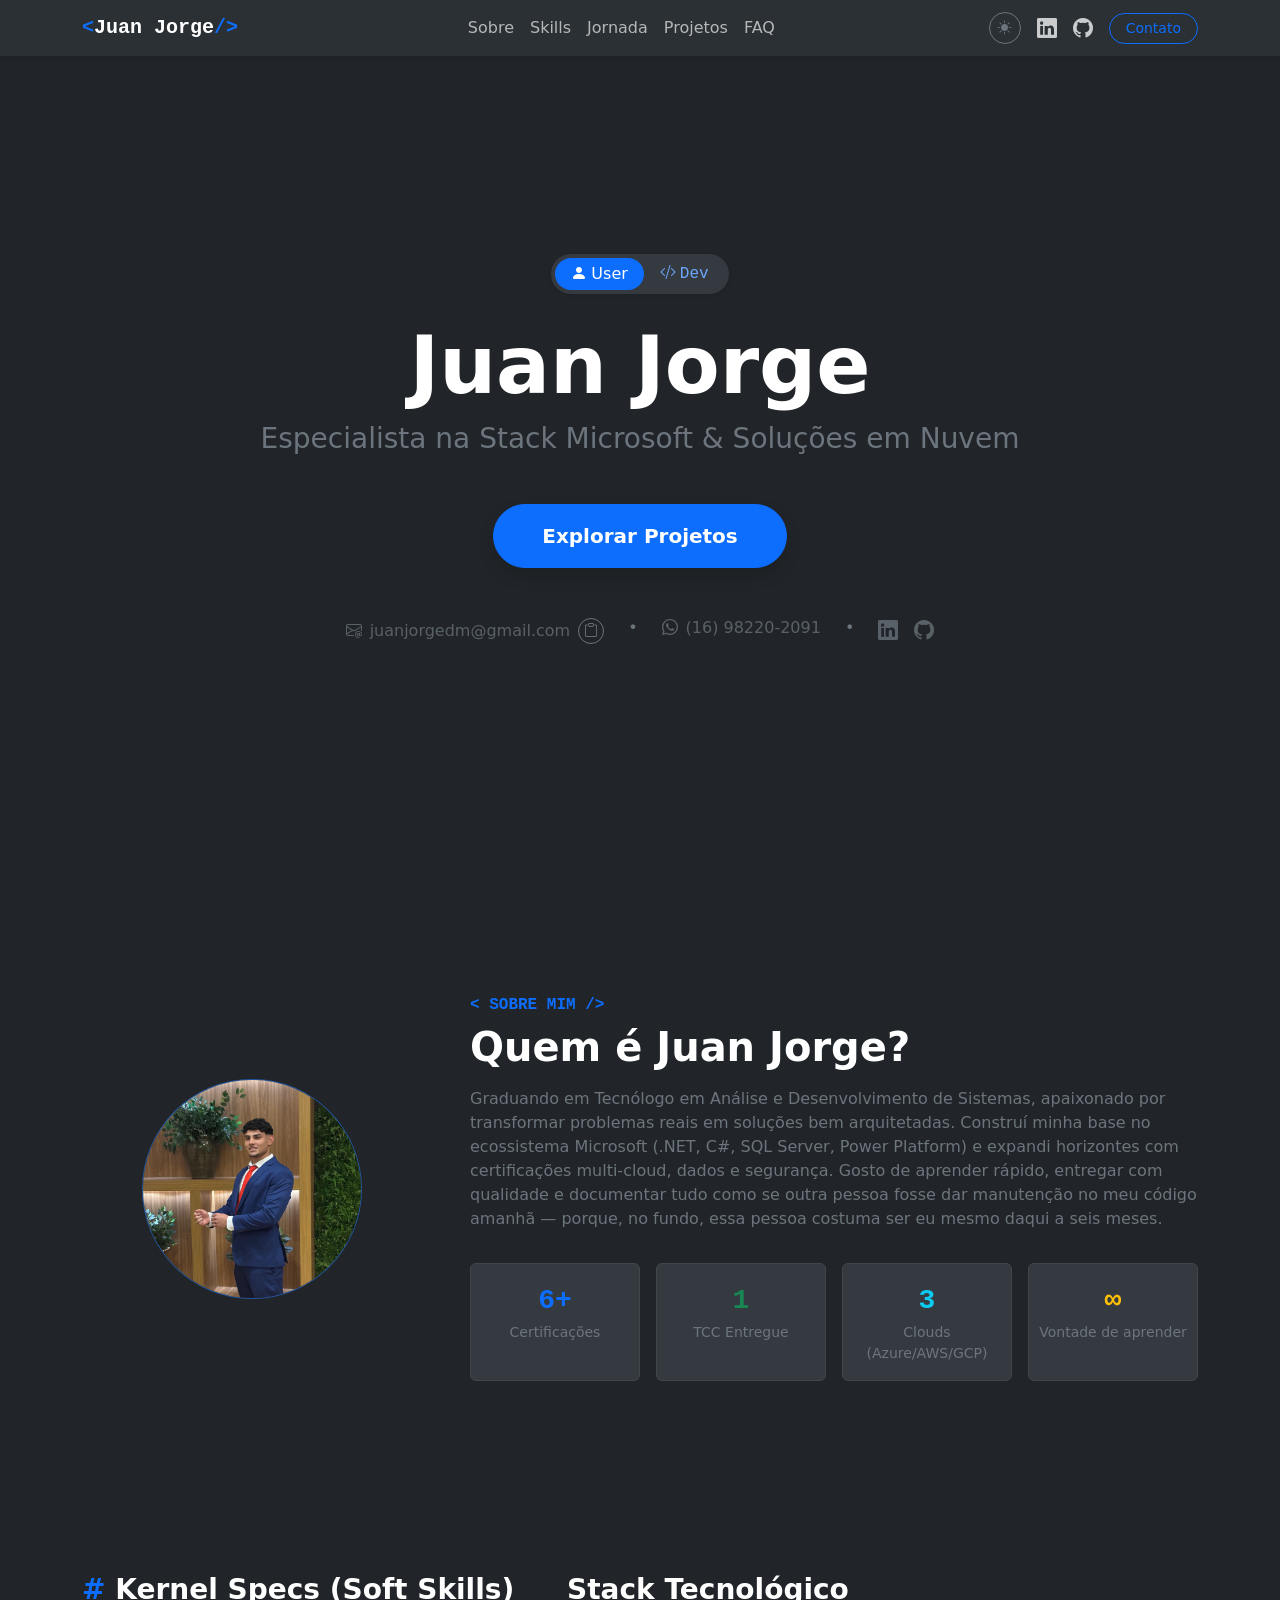
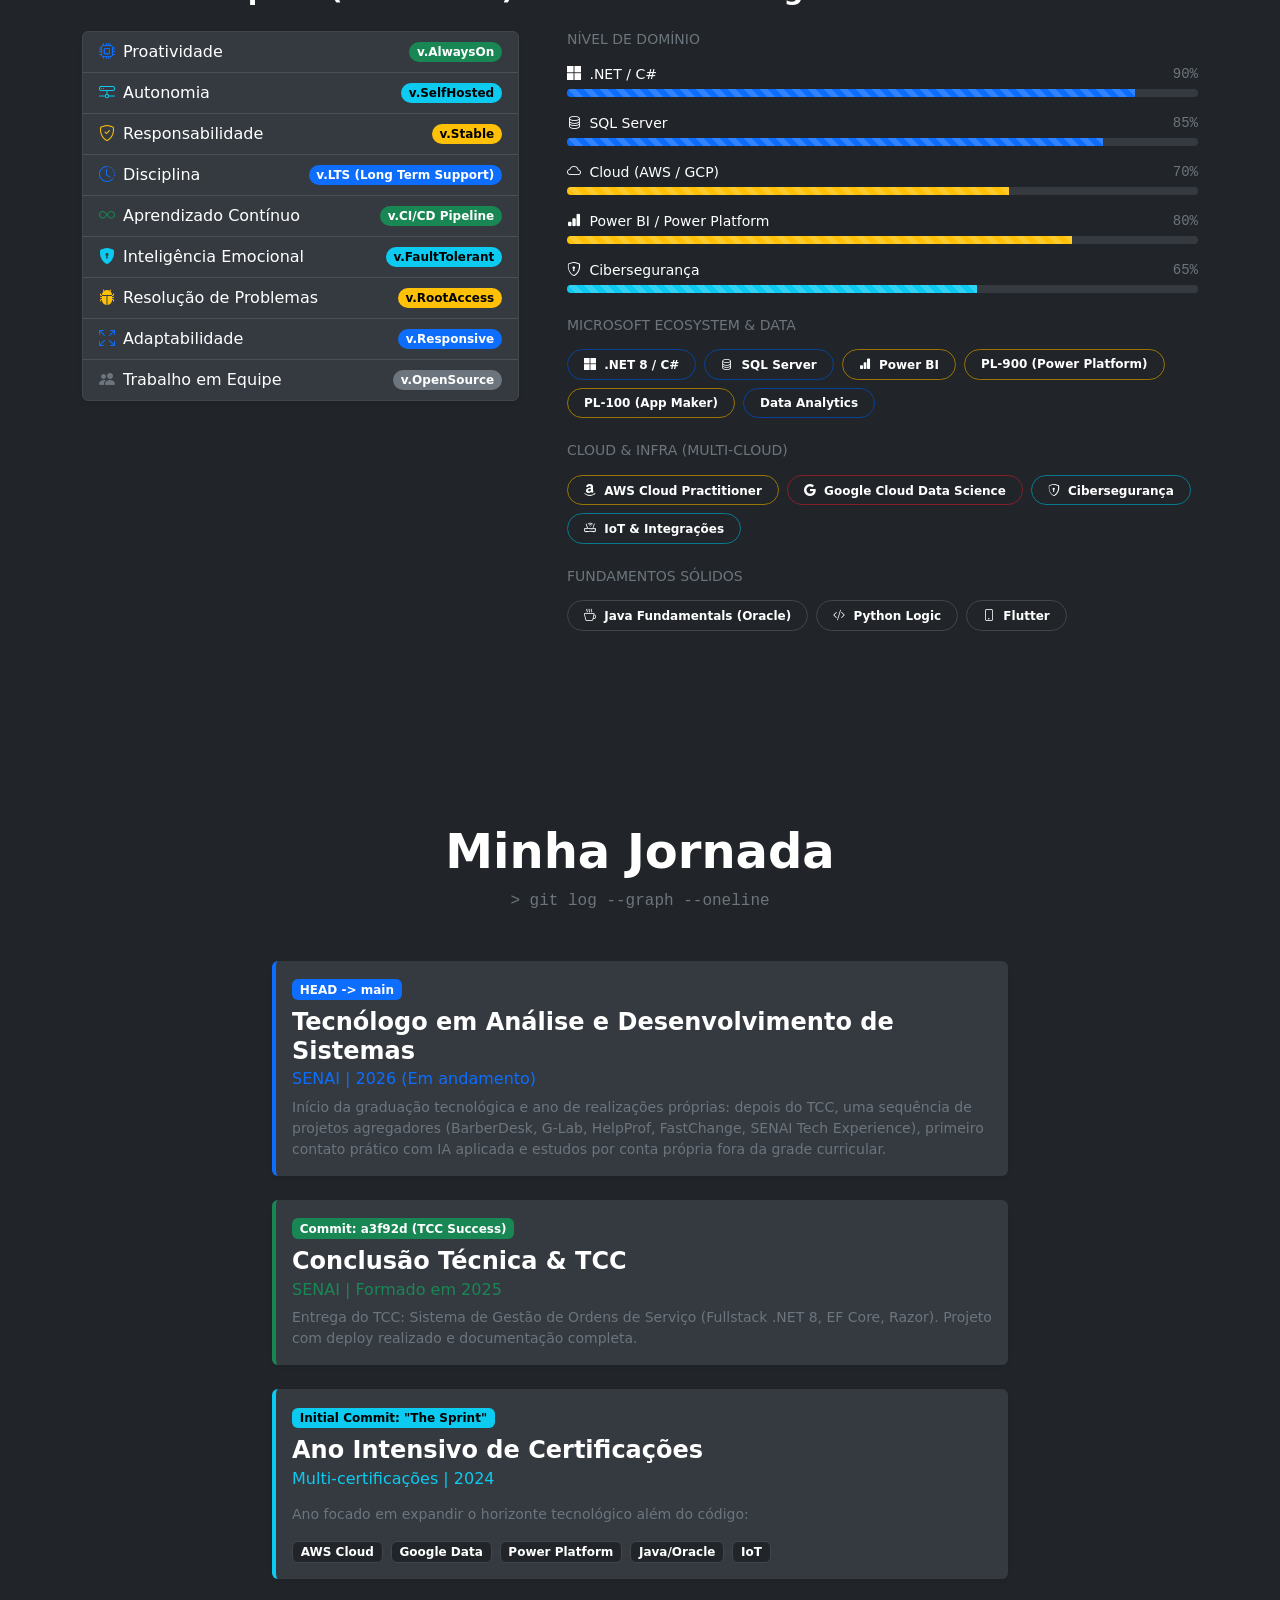
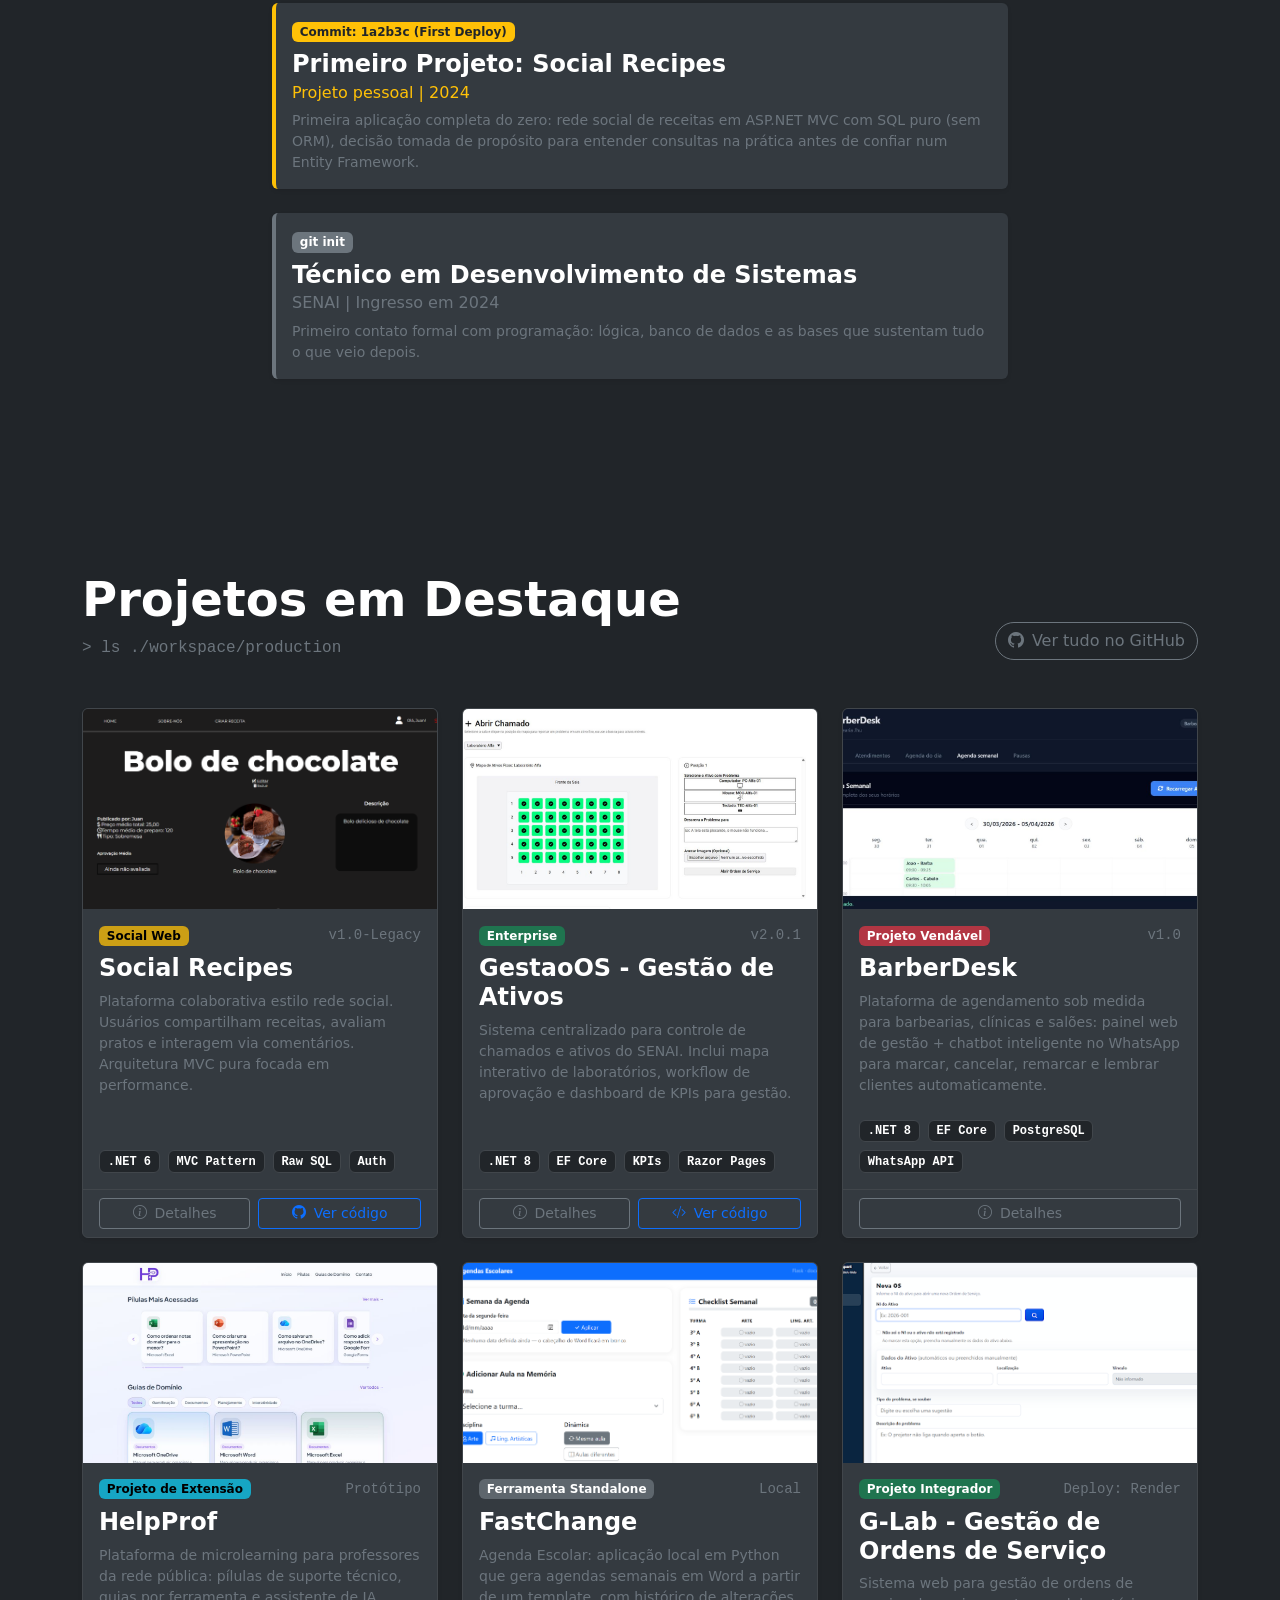
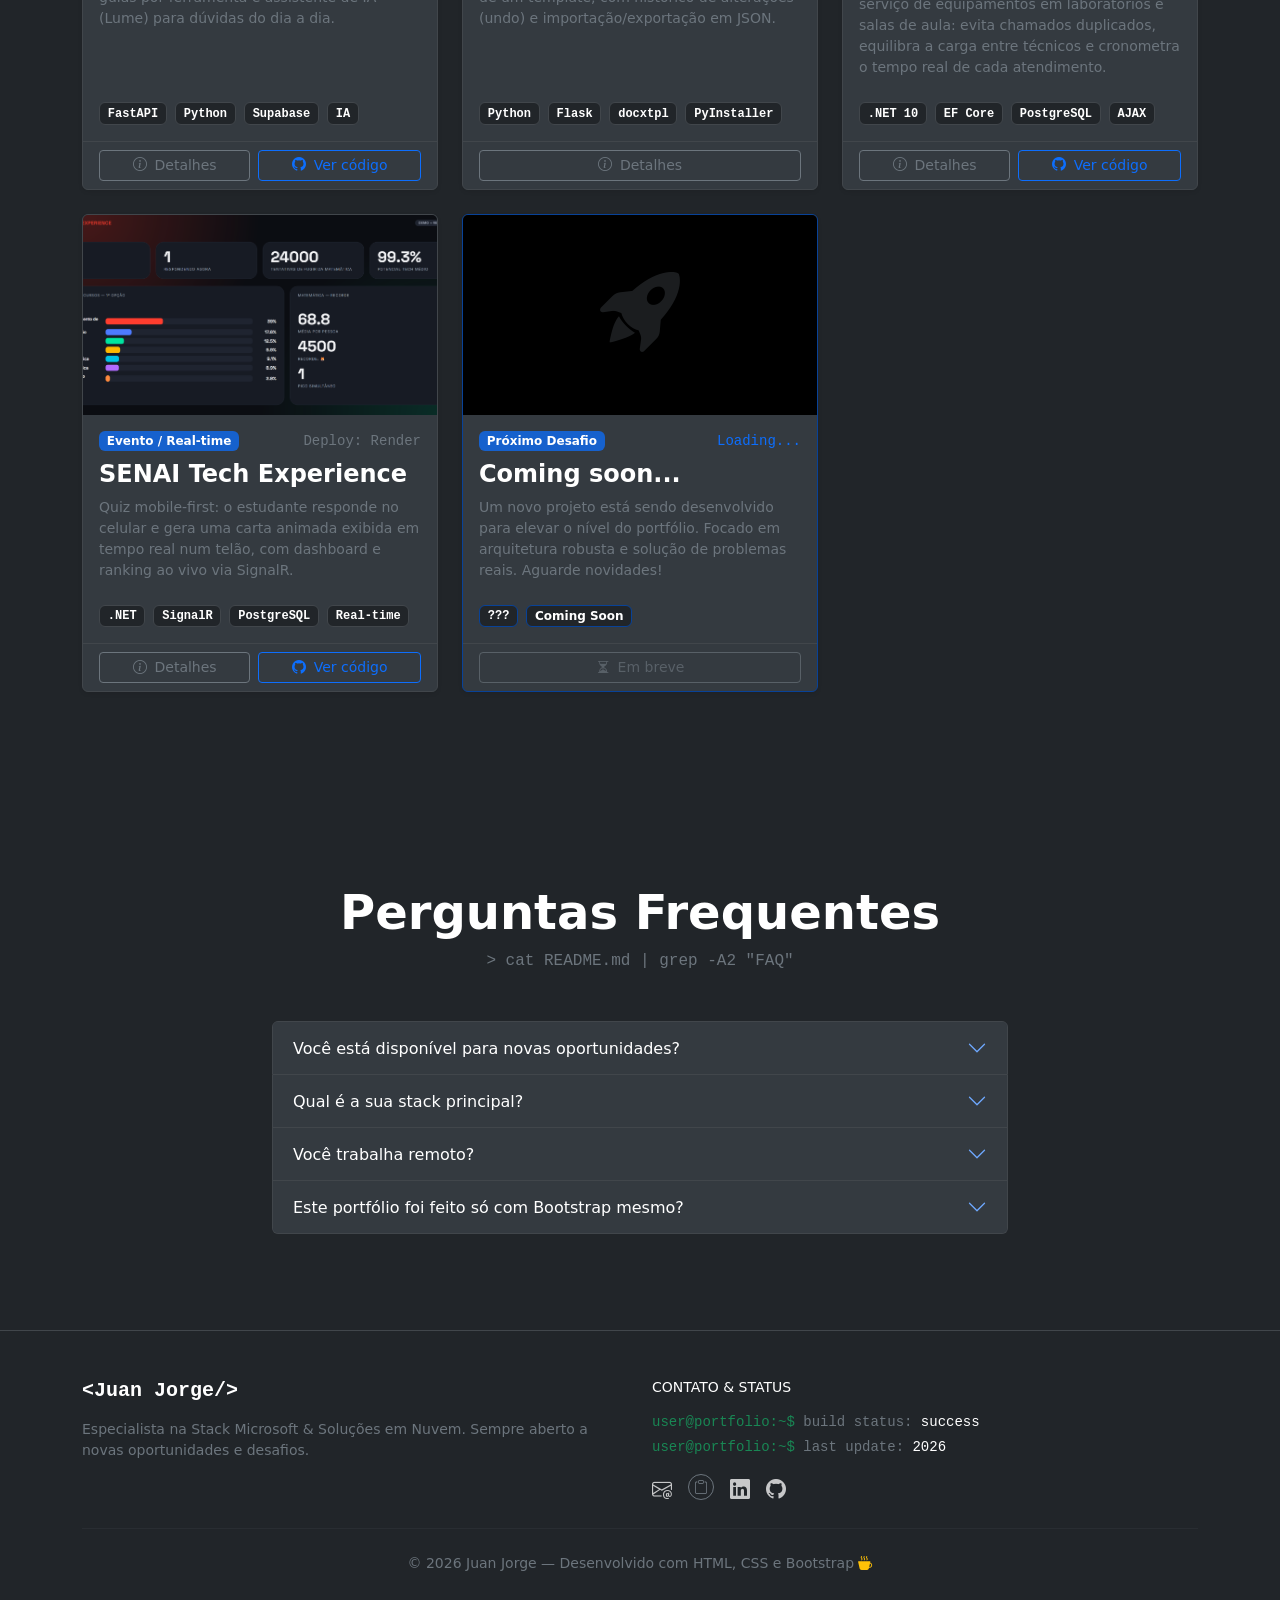
==== commit 5f4ec2f2: "Fundação MercadoJuan Co-Authored-By: Claude Sonnet 5 <noreply@anthropic.com>" ====
--- a/index.html
+++ b/index.html
@@ -8,11 +8,17 @@
     <meta name="description" content="Juan Jorge — Especialista na Stack Microsoft & Soluções em Nuvem. Portfólio de projetos, skills e trajetória.">
     <link href="https://cdn.jsdelivr.net/npm/bootstrap@5.3.3/dist/css/bootstrap.min.css" rel="stylesheet">
     <link rel="stylesheet" href="https://cdn.jsdelivr.net/npm/bootstrap-icons@1.11.3/font/bootstrap-icons.css">
+    <style>
+        .icon-btn-32 { width: 32px; height: 32px; }
+        .icon-btn-26 { width: 26px; height: 26px; }
+        .avatar-220 { width: 220px; height: 220px; }
+        .card-img-fixed { height: 200px; object-fit: cover; }
+        .progress-thin { height: 8px; }
+    </style>
 </head>
 
 <body data-bs-spy="scroll" data-bs-target="#mainNav" data-bs-offset="90" tabindex="0">
 
-    <!-- Navbar -->
     <nav class="navbar navbar-expand-lg fixed-top bg-body-tertiary shadow-sm" id="mainNav">
         <div class="container">
             <a class="navbar-brand fw-bold font-monospace" href="#home">
@@ -31,6 +37,10 @@
                     <li class="nav-item"><a class="nav-link" href="#faq">FAQ</a></li>
                 </ul>
                 <div class="d-flex align-items-center gap-3">
+                    <button type="button" id="themeToggle" class="btn btn-sm btn-outline-secondary rounded-circle d-flex align-items-center justify-content-center p-0 icon-btn-32"
+                        title="Alternar tema claro/escuro">
+                        <i class="bi bi-sun-fill"></i>
+                    </button>
                     <a href="https://www.linkedin.com/in/juan-jorge-ba2711222" target="_blank" rel="noopener"
                         class="link-body-emphasis link-opacity-75 link-opacity-100-hover fs-5" title="LinkedIn">
                         <i class="bi bi-linkedin"></i>
@@ -39,17 +49,15 @@
                         class="link-body-emphasis link-opacity-75 link-opacity-100-hover fs-5" title="GitHub">
                         <i class="bi bi-github"></i>
                     </a>
-                    <a href="#contato" class="btn btn-outline-primary btn-sm rounded-pill px-3">Contato</a>
+                    <button type="button" class="btn btn-outline-primary btn-sm rounded-pill px-3" data-bs-toggle="modal" data-bs-target="#modalContato">Contato</button>
                 </div>
             </div>
         </div>
     </nav>
 
-    <!-- Hero -->
     <section class="d-flex align-items-center justify-content-center text-center vh-100 bg-body" id="home">
         <div class="container">
 
-            <!-- Toggle User / Dev — Bootstrap nav-pills + Tab (sem JS customizado) -->
             <ul class="nav nav-pills bg-body-secondary rounded-pill p-1 d-inline-flex mb-4 shadow-sm" id="modeTab"
                 role="tablist">
                 <li class="nav-item" role="presentation">
@@ -89,7 +97,6 @@
                         <span class="text-success">new</span> <span class="text-warning">JuanJorge</span>();
                     </h1>
                     <h2 class="h5 text-secondary mb-5 font-monospace">
-                        // Stack Microsoft &amp; Soluções em Nuvem carregadas...
                     </h2>
                     <a href="#projetos" class="btn btn-outline-success btn-lg px-5 py-3 font-monospace fw-bold">
                         Execute.Init()
@@ -98,10 +105,15 @@
             </div>
 
             <div class="d-flex flex-wrap justify-content-center gap-4 mt-5">
-                <a href="mailto:juanjorgedm@gmail.com"
-                    class="text-decoration-none link-secondary link-opacity-75 link-opacity-100-hover">
-                    <i class="bi bi-envelope-at me-2"></i>juanjorgedm@gmail.com
-                </a>
+                <span class="d-inline-flex align-items-center gap-2">
+                    <a href="mailto:juanjorgedm@gmail.com"
+                        class="text-decoration-none link-secondary link-opacity-75 link-opacity-100-hover">
+                        <i class="bi bi-envelope-at me-2"></i>juanjorgedm@gmail.com
+                    </a>
+                    <button type="button" class="btn btn-sm btn-outline-secondary rounded-circle btn-copy-email d-flex align-items-center justify-content-center p-0 icon-btn-26" data-email="juanjorgedm@gmail.com" title="Copiar e-mail">
+                        <i class="bi bi-clipboard"></i>
+                    </button>
+                </span>
                 <span class="d-none d-md-block text-secondary">•</span>
                 <a href="tel:+5516982202091"
                     class="text-decoration-none link-secondary link-opacity-75 link-opacity-100-hover">
@@ -122,14 +134,12 @@
         </div>
     </section>
 
-    <!-- Sobre mim -->
     <section class="py-5" id="sobre">
         <div class="container py-5">
             <div class="row align-items-center g-5">
                 <div class="col-lg-4 text-center">
-                    <div class="rounded-circle bg-body-secondary border border-primary border-opacity-50 mx-auto d-flex align-items-center justify-content-center overflow-hidden"
-                        style="width:220px;height:220px;">
-                        <img src="images/perfil.jpg" alt="Foto de Juan Jorge" class="w-100 h-100"
+                    <div class="rounded-circle bg-body-secondary border border-primary border-opacity-50 mx-auto d-flex align-items-center justify-content-center overflow-hidden avatar-220">
+                        <img src="images/perfil-1.jpg" alt="Foto de Juan Jorge" class="w-100 h-100"
                             style="object-fit:cover;"
                             onerror="this.classList.add('d-none'); this.nextElementSibling.classList.remove('d-none');">
                         <i class="bi bi-person-badge display-1 text-primary d-none"></i>
@@ -177,7 +187,6 @@
         </div>
     </section>
 
-    <!-- Skills -->
     <section class="py-5" id="skills">
         <div class="container py-5">
             <div class="row g-5">
@@ -247,8 +256,8 @@
                                 <span class="text-body-emphasis small"><i class="bi bi-microsoft me-1"></i> .NET / C#</span>
                                 <span class="text-secondary small font-monospace">90%</span>
                             </div>
-                            <div class="progress" role="progressbar" aria-label=".NET / C#" aria-valuenow="90"
-                                aria-valuemin="0" aria-valuemax="100" style="height:8px;">
+                            <div class="progress progress-thin" role="progressbar" aria-label=".NET / C#" aria-valuenow="90"
+                                aria-valuemin="0" aria-valuemax="100">
                                 <div class="progress-bar progress-bar-striped progress-bar-animated bg-primary"
                                     style="width:90%"></div>
                             </div>
@@ -259,8 +268,8 @@
                                 <span class="text-body-emphasis small"><i class="bi bi-database me-1"></i> SQL Server</span>
                                 <span class="text-secondary small font-monospace">85%</span>
                             </div>
-                            <div class="progress" role="progressbar" aria-label="SQL Server" aria-valuenow="85"
-                                aria-valuemin="0" aria-valuemax="100" style="height:8px;">
+                            <div class="progress progress-thin" role="progressbar" aria-label="SQL Server" aria-valuenow="85"
+                                aria-valuemin="0" aria-valuemax="100">
                                 <div class="progress-bar progress-bar-striped progress-bar-animated bg-primary"
                                     style="width:85%"></div>
                             </div>
@@ -271,8 +280,8 @@
                                 <span class="text-body-emphasis small"><i class="bi bi-cloud me-1"></i> Cloud (AWS / GCP)</span>
                                 <span class="text-secondary small font-monospace">70%</span>
                             </div>
-                            <div class="progress" role="progressbar" aria-label="Cloud" aria-valuenow="70"
-                                aria-valuemin="0" aria-valuemax="100" style="height:8px;">
+                            <div class="progress progress-thin" role="progressbar" aria-label="Cloud" aria-valuenow="70"
+                                aria-valuemin="0" aria-valuemax="100">
                                 <div class="progress-bar progress-bar-striped progress-bar-animated bg-warning"
                                     style="width:70%"></div>
                             </div>
@@ -283,8 +292,8 @@
                                 <span class="text-body-emphasis small"><i class="bi bi-bar-chart-fill me-1"></i> Power BI / Power Platform</span>
                                 <span class="text-secondary small font-monospace">80%</span>
                             </div>
-                            <div class="progress" role="progressbar" aria-label="Power BI" aria-valuenow="80"
-                                aria-valuemin="0" aria-valuemax="100" style="height:8px;">
+                            <div class="progress progress-thin" role="progressbar" aria-label="Power BI" aria-valuenow="80"
+                                aria-valuemin="0" aria-valuemax="100">
                                 <div class="progress-bar progress-bar-striped progress-bar-animated bg-warning"
                                     style="width:80%"></div>
                             </div>
@@ -295,8 +304,8 @@
                                 <span class="text-body-emphasis small"><i class="bi bi-shield-lock me-1"></i> Cibersegurança</span>
                                 <span class="text-secondary small font-monospace">65%</span>
                             </div>
-                            <div class="progress" role="progressbar" aria-label="Cibersegurança" aria-valuenow="65"
-                                aria-valuemin="0" aria-valuemax="100" style="height:8px;">
+                            <div class="progress progress-thin" role="progressbar" aria-label="Cibersegurança" aria-valuenow="65"
+                                aria-valuemin="0" aria-valuemax="100">
                                 <div class="progress-bar progress-bar-striped progress-bar-animated bg-info"
                                     style="width:65%"></div>
                             </div>
@@ -338,7 +347,6 @@
         </div>
     </section>
 
-    <!-- Jornada -->
     <section class="py-5" id="jornada">
         <div class="container py-5">
             <div class="text-center mb-5">
@@ -357,8 +365,10 @@
                             </h4>
                             <h6 class="card-subtitle text-primary mb-2">SENAI | 2026 (Em andamento)</h6>
                             <p class="card-text text-secondary small mb-0">
-                                Início da graduação tecnológica focada em arquitetura de software e engenharia
-                                moderna.
+                                Início da graduação tecnológica e ano de realizações próprias: depois do TCC, uma
+                                sequência de projetos agregadores (BarberDesk, G-Lab, HelpProf, FastChange, SENAI
+                                Tech Experience), primeiro contato prático com IA aplicada e estudos por conta
+                                própria fora da grade curricular.
                             </p>
                         </div>
                     </div>
@@ -375,7 +385,7 @@
                         </div>
                     </div>
 
-                    <div class="card bg-body-secondary border-0 border-start border-4 border-info shadow-sm">
+                    <div class="card bg-body-secondary border-0 border-start border-4 border-info shadow-sm mb-4">
                         <div class="card-body">
                             <span class="badge text-bg-info mb-2">Initial Commit: "The Sprint"</span>
                             <h4 class="card-title text-body-emphasis fw-bold">Ano Intensivo de Certificações</h4>
@@ -393,12 +403,38 @@
                         </div>
                     </div>
 
+                    <div class="card bg-body-secondary border-0 border-start border-4 border-warning shadow-sm mb-4">
+                        <div class="card-body">
+                            <span class="badge text-bg-warning text-dark mb-2">Commit: 1a2b3c (First Deploy)</span>
+                            <h4 class="card-title text-body-emphasis fw-bold">Primeiro Projeto: Social Recipes</h4>
+                            <h6 class="card-subtitle text-warning mb-2">Projeto pessoal | 2024</h6>
+                            <p class="card-text text-secondary small mb-0">
+                                Primeira aplicação completa do zero: rede social de receitas em ASP.NET MVC com SQL
+                                puro (sem ORM), decisão tomada de propósito para entender consultas na prática antes
+                                de confiar num Entity Framework.
+                            </p>
+                        </div>
+                    </div>
+
+                    <div class="card bg-body-secondary border-0 border-start border-4 border-secondary shadow-sm">
+                        <div class="card-body">
+                            <span class="badge text-bg-secondary mb-2">git init</span>
+                            <h4 class="card-title text-body-emphasis fw-bold">
+                                Técnico em Desenvolvimento de Sistemas
+                            </h4>
+                            <h6 class="card-subtitle text-secondary mb-2">SENAI | Ingresso em 2024</h6>
+                            <p class="card-text text-secondary small mb-0">
+                                Primeiro contato formal com programação: lógica, banco de dados e as bases que
+                                sustentam tudo o que veio depois.
+                            </p>
+                        </div>
+                    </div>
+
                 </div>
             </div>
         </div>
     </section>
 
-    <!-- Projetos -->
     <section class="py-5" id="projetos">
         <div class="container py-5">
 
@@ -417,8 +453,7 @@
 
                 <div class="col">
                     <div class="card h-100 bg-body-secondary border-secondary-subtle shadow-sm">
-                        <img src="images/PortalReceitas.png" class="card-img-top" alt="Social Recipes"
-                            style="height:200px;object-fit:cover;">
+                        <img src="images/PortalReceitas.png" class="card-img-top card-img-fixed" alt="Social Recipes">
                         <div class="card-body d-flex flex-column">
                             <div class="d-flex justify-content-between align-items-center mb-2">
                                 <span class="badge text-bg-warning bg-opacity-75">Social Web</span>
@@ -451,8 +486,7 @@
 
                 <div class="col">
                     <div class="card h-100 bg-body-secondary border-secondary-subtle shadow-sm">
-                        <img src="images/imagem1.jpg" class="card-img-top" alt="Sistema de Gestão SENAI"
-                            style="height:200px;object-fit:cover;">
+                        <img src="images/imagem1.jpg" class="card-img-top card-img-fixed" alt="Sistema de Gestão SENAI">
                         <div class="card-body d-flex flex-column">
                             <div class="d-flex justify-content-between align-items-center mb-2">
                                 <span class="badge text-bg-success bg-opacity-75">Enterprise</span>
@@ -484,6 +518,165 @@
                 </div>
 
                 <div class="col">
+                    <div class="card h-100 bg-body-secondary border-secondary-subtle shadow-sm">
+                        <img src="images/BarberDesk.png" class="card-img-top card-img-fixed" alt="BarberDesk">
+                        <div class="card-body d-flex flex-column">
+                            <div class="d-flex justify-content-between align-items-center mb-2">
+                                <span class="badge text-bg-danger bg-opacity-75">Projeto Vendável</span>
+                                <small class="text-secondary font-monospace">v1.0</small>
+                            </div>
+                            <h4 class="card-title text-body-emphasis fw-bold">BarberDesk</h4>
+                            <p class="card-text text-secondary small flex-grow-1">
+                                Plataforma de agendamento sob medida para barbearias, clínicas e salões: painel web
+                                de gestão + chatbot inteligente no WhatsApp para marcar, cancelar, remarcar e
+                                lembrar clientes automaticamente.
+                            </p>
+                            <div class="d-flex flex-wrap gap-2 mt-2">
+                                <span class="badge text-bg-dark border border-secondary-subtle font-monospace">.NET 8</span>
+                                <span class="badge text-bg-dark border border-secondary-subtle font-monospace">EF Core</span>
+                                <span class="badge text-bg-dark border border-secondary-subtle font-monospace">PostgreSQL</span>
+                                <span class="badge text-bg-dark border border-secondary-subtle font-monospace">WhatsApp API</span>
+                            </div>
+                        </div>
+                        <div class="card-footer bg-transparent border-secondary-subtle d-flex gap-2">
+                            <button type="button" class="btn btn-outline-secondary btn-sm flex-fill" data-bs-toggle="modal"
+                                data-bs-target="#modalBarberDesk">
+                                <i class="bi bi-info-circle me-2"></i>Detalhes
+                            </button>
+                        </div>
+                    </div>
+                </div>
+
+                <div class="col">
+                    <div class="card h-100 bg-body-secondary border-secondary-subtle shadow-sm">
+                        <img src="images/HelpProf.jpg" class="card-img-top card-img-fixed" alt="HelpProf">
+                        <div class="card-body d-flex flex-column">
+                            <div class="d-flex justify-content-between align-items-center mb-2">
+                                <span class="badge text-bg-info bg-opacity-75">Projeto de Extensão</span>
+                                <small class="text-secondary font-monospace">Protótipo</small>
+                            </div>
+                            <h4 class="card-title text-body-emphasis fw-bold">HelpProf</h4>
+                            <p class="card-text text-secondary small flex-grow-1">
+                                Plataforma de microlearning para professores da rede pública: pílulas de suporte
+                                técnico, guias por ferramenta e assistente de IA (Lume) para dúvidas do dia a dia.
+                            </p>
+                            <div class="d-flex flex-wrap gap-2 mt-2">
+                                <span class="badge text-bg-dark border border-secondary-subtle font-monospace">FastAPI</span>
+                                <span class="badge text-bg-dark border border-secondary-subtle font-monospace">Python</span>
+                                <span class="badge text-bg-dark border border-secondary-subtle font-monospace">Supabase</span>
+                                <span class="badge text-bg-dark border border-secondary-subtle font-monospace">IA</span>
+                            </div>
+                        </div>
+                        <div class="card-footer bg-transparent border-secondary-subtle d-flex gap-2">
+                            <button type="button" class="btn btn-outline-secondary btn-sm flex-fill" data-bs-toggle="modal"
+                                data-bs-target="#modalHelpProf">
+                                <i class="bi bi-info-circle me-2"></i>Detalhes
+                            </button>
+                            <a href="https://github.com/JuanJorgeDEV/HelpProf" target="_blank" rel="noopener"
+                                class="btn btn-outline-primary btn-sm flex-fill">
+                                <i class="bi bi-github me-2"></i>Ver código
+                            </a>
+                        </div>
+                    </div>
+                </div>
+
+                <div class="col">
+                    <div class="card h-100 bg-body-secondary border-secondary-subtle shadow-sm">
+                        <img src="images/FastChange.png" class="card-img-top card-img-fixed" alt="FastChange">
+                        <div class="card-body d-flex flex-column">
+                            <div class="d-flex justify-content-between align-items-center mb-2">
+                                <span class="badge text-bg-secondary bg-opacity-75">Ferramenta Standalone</span>
+                                <small class="text-secondary font-monospace">Local</small>
+                            </div>
+                            <h4 class="card-title text-body-emphasis fw-bold">FastChange</h4>
+                            <p class="card-text text-secondary small flex-grow-1">
+                                Agenda Escolar: aplicação local em Python que gera agendas semanais em Word a partir
+                                de um template, com histórico de alterações (undo) e importação/exportação em JSON.
+                            </p>
+                            <div class="d-flex flex-wrap gap-2 mt-2">
+                                <span class="badge text-bg-dark border border-secondary-subtle font-monospace">Python</span>
+                                <span class="badge text-bg-dark border border-secondary-subtle font-monospace">Flask</span>
+                                <span class="badge text-bg-dark border border-secondary-subtle font-monospace">docxtpl</span>
+                                <span class="badge text-bg-dark border border-secondary-subtle font-monospace">PyInstaller</span>
+                            </div>
+                        </div>
+                        <div class="card-footer bg-transparent border-secondary-subtle d-flex gap-2">
+                            <button type="button" class="btn btn-outline-secondary btn-sm flex-fill" data-bs-toggle="modal"
+                                data-bs-target="#modalFastChange">
+                                <i class="bi bi-info-circle me-2"></i>Detalhes
+                            </button>
+                        </div>
+                    </div>
+                </div>
+
+                <div class="col">
+                    <div class="card h-100 bg-body-secondary border-secondary-subtle shadow-sm">
+                        <img src="images/GLab.png" class="card-img-top card-img-fixed" alt="G-Lab">
+                        <div class="card-body d-flex flex-column">
+                            <div class="d-flex justify-content-between align-items-center mb-2">
+                                <span class="badge text-bg-success bg-opacity-75">Projeto Integrador</span>
+                                <small class="text-secondary font-monospace">Deploy: Render</small>
+                            </div>
+                            <h4 class="card-title text-body-emphasis fw-bold">G-Lab - Gestão de Ordens de Serviço</h4>
+                            <p class="card-text text-secondary small flex-grow-1">
+                                Sistema web para gestão de ordens de serviço de equipamentos em laboratórios e
+                                salas de aula: evita chamados duplicados, equilibra a carga entre técnicos e
+                                cronometra o tempo real de cada atendimento.
+                            </p>
+                            <div class="d-flex flex-wrap gap-2 mt-2">
+                                <span class="badge text-bg-dark border border-secondary-subtle font-monospace">.NET 10</span>
+                                <span class="badge text-bg-dark border border-secondary-subtle font-monospace">EF Core</span>
+                                <span class="badge text-bg-dark border border-secondary-subtle font-monospace">PostgreSQL</span>
+                                <span class="badge text-bg-dark border border-secondary-subtle font-monospace">AJAX</span>
+                            </div>
+                        </div>
+                        <div class="card-footer bg-transparent border-secondary-subtle d-flex gap-2">
+                            <button type="button" class="btn btn-outline-secondary btn-sm flex-fill" data-bs-toggle="modal"
+                                data-bs-target="#modalGLab">
+                                <i class="bi bi-info-circle me-2"></i>Detalhes
+                            </button>
+                            <a href="https://github.com/JuanJorgeDEV/G-LAB" target="_blank" rel="noopener"
+                                class="btn btn-outline-primary btn-sm flex-fill">
+                                <i class="bi bi-github me-2"></i>Ver código
+                            </a>
+                        </div>
+                    </div>
+                </div>
+
+                <div class="col">
+                    <div class="card h-100 bg-body-secondary border-secondary-subtle shadow-sm">
+                        <img src="images/SenaiTech.png" class="card-img-top card-img-fixed" alt="SENAI Tech Experience">
+                        <div class="card-body d-flex flex-column">
+                            <div class="d-flex justify-content-between align-items-center mb-2">
+                                <span class="badge text-bg-primary bg-opacity-75">Evento / Real-time</span>
+                                <small class="text-secondary font-monospace">Deploy: Render</small>
+                            </div>
+                            <h4 class="card-title text-body-emphasis fw-bold">SENAI Tech Experience</h4>
+                            <p class="card-text text-secondary small flex-grow-1">
+                                Quiz mobile-first: o estudante responde no celular e gera uma carta animada exibida
+                                em tempo real num telão, com dashboard e ranking ao vivo via SignalR.
+                            </p>
+                            <div class="d-flex flex-wrap gap-2 mt-2">
+                                <span class="badge text-bg-dark border border-secondary-subtle font-monospace">.NET</span>
+                                <span class="badge text-bg-dark border border-secondary-subtle font-monospace">SignalR</span>
+                                <span class="badge text-bg-dark border border-secondary-subtle font-monospace">PostgreSQL</span>
+                                <span class="badge text-bg-dark border border-secondary-subtle font-monospace">Real-time</span>
+                            </div>
+                        </div>
+                        <div class="card-footer bg-transparent border-secondary-subtle d-flex gap-2">
+                            <button type="button" class="btn btn-outline-secondary btn-sm flex-fill" data-bs-toggle="modal"
+                                data-bs-target="#modalSenaiTech">
+                                <i class="bi bi-info-circle me-2"></i>Detalhes
+                            </button>
+                            <a href="https://github.com/JuanJorgeDEV/quizSenai" target="_blank" rel="noopener"
+                                class="btn btn-outline-primary btn-sm flex-fill">
+                                <i class="bi bi-github me-2"></i>Ver código
+                            </a>
+                        </div>
+                    </div>
+                </div>
+
+                <div class="col">
                     <div class="card h-100 bg-body-secondary border-primary-subtle shadow-sm">
                         <div class="card-img-top bg-black d-flex align-items-center justify-content-center"
                             style="height:200px;">
@@ -519,7 +712,6 @@
         </div>
     </section>
 
-    <!-- FAQ -->
     <section class="py-5" id="faq">
         <div class="container py-5">
             <div class="text-center mb-5">
@@ -605,27 +797,17 @@
         </div>
     </section>
 
-    <!-- Footer -->
     <footer class="border-top border-secondary-subtle py-5" id="contato">
         <div class="container">
             <div class="row gy-4">
-                <div class="col-md-4">
+                <div class="col-md-6">
                     <h5 class="text-body-emphasis fw-bold font-monospace mb-3">&lt;Juan Jorge/&gt;</h5>
                     <p class="text-secondary small">
                         Especialista na Stack Microsoft &amp; Soluções em Nuvem. Sempre aberto a novas oportunidades
                         e desafios.
                     </p>
                 </div>
-                <div class="col-md-4">
-                    <h6 class="text-body-emphasis text-uppercase small mb-3">Navegação</h6>
-                    <ul class="list-unstyled small d-flex flex-column gap-2">
-                        <li><a href="#sobre" class="link-secondary link-opacity-75 link-opacity-100-hover text-decoration-none">Sobre</a></li>
-                        <li><a href="#skills" class="link-secondary link-opacity-75 link-opacity-100-hover text-decoration-none">Skills</a></li>
-                        <li><a href="#jornada" class="link-secondary link-opacity-75 link-opacity-100-hover text-decoration-none">Jornada</a></li>
-                        <li><a href="#projetos" class="link-secondary link-opacity-75 link-opacity-100-hover text-decoration-none">Projetos</a></li>
-                    </ul>
-                </div>
-                <div class="col-md-4">
+                <div class="col-md-6">
                     <h6 class="text-body-emphasis text-uppercase small mb-3">Contato &amp; Status</h6>
                     <p class="font-monospace text-secondary small mb-1">
                         <span class="text-success">user@portfolio:~$</span> build status: <span class="text-body-emphasis">success</span>
@@ -637,6 +819,9 @@
                         <a href="mailto:juanjorgedm@gmail.com" class="link-body-emphasis link-opacity-75 link-opacity-100-hover fs-5" title="E-mail">
                             <i class="bi bi-envelope-at"></i>
                         </a>
+                        <button type="button" class="btn btn-sm btn-outline-secondary rounded-circle btn-copy-email d-flex align-items-center justify-content-center p-0 icon-btn-26" data-email="juanjorgedm@gmail.com" title="Copiar e-mail">
+                            <i class="bi bi-clipboard"></i>
+                        </button>
                         <a href="https://www.linkedin.com/in/juan-jorge-ba2711222" target="_blank" rel="noopener"
                             class="link-body-emphasis link-opacity-75 link-opacity-100-hover fs-5" title="LinkedIn">
                             <i class="bi bi-linkedin"></i>
@@ -655,7 +840,6 @@
         </div>
     </footer>
 
-    <!-- Modal: Social Recipes -->
     <div class="modal fade" id="modalProjeto1" tabindex="-1" aria-labelledby="modalProjeto1Label" aria-hidden="true">
         <div class="modal-dialog modal-lg modal-dialog-centered">
             <div class="modal-content bg-body-secondary">
@@ -664,7 +848,7 @@
                     <button type="button" class="btn-close" data-bs-dismiss="modal" aria-label="Fechar"></button>
                 </div>
                 <div class="modal-body">
-                    <img src="images/PortalReceitas.png" alt="Social Recipes" class="img-fluid rounded mb-3">
+                    <img src="images/PortalReceitas.png" alt="Social Recipes" class="img-fluid rounded mb-3 d-block mx-auto">
                     <div class="d-flex justify-content-between align-items-center mb-3">
                         <span class="badge text-bg-warning bg-opacity-75">Social Web</span>
                         <small class="text-secondary font-monospace">v1.0-Legacy</small>
@@ -692,7 +876,229 @@
         </div>
     </div>
 
-    <!-- Modal: GestaoOS -->
+    <div class="modal fade" id="modalContato" tabindex="-1" aria-labelledby="modalContatoLabel" aria-hidden="true">
+        <div class="modal-dialog modal-dialog-centered">
+            <div class="modal-content bg-body-secondary">
+                <div class="modal-header border-secondary-subtle">
+                    <h5 class="modal-title text-body-emphasis fw-bold" id="modalContatoLabel">
+                        <i class="bi bi-envelope-at me-2 text-primary"></i>Fale comigo
+                    </h5>
+                    <button type="button" class="btn-close" data-bs-dismiss="modal" aria-label="Fechar"></button>
+                </div>
+                <form id="formContato">
+                    <div class="modal-body">
+                        <div class="mb-3">
+                            <label for="contatoNome" class="form-label text-secondary small">Nome</label>
+                            <input type="text" class="form-control" id="contatoNome" required>
+                        </div>
+                        <div class="mb-3">
+                            <label for="contatoEmail" class="form-label text-secondary small">Seu e-mail</label>
+                            <input type="email" class="form-control" id="contatoEmail" required>
+                        </div>
+                        <div class="mb-3">
+                            <label for="contatoMensagem" class="form-label text-secondary small">Mensagem</label>
+                            <textarea class="form-control" id="contatoMensagem" rows="4" required></textarea>
+                        </div>
+                    </div>
+                    <div class="modal-footer border-secondary-subtle">
+                        <button type="button" class="btn btn-outline-secondary" data-bs-dismiss="modal">Fechar</button>
+                        <button type="submit" class="btn btn-primary">
+                            <i class="bi bi-send-fill me-2"></i>Enviar
+                        </button>
+                    </div>
+                </form>
+            </div>
+        </div>
+    </div>
+
+    <div class="modal fade" id="modalBarberDesk" tabindex="-1" aria-labelledby="modalBarberDeskLabel" aria-hidden="true">
+        <div class="modal-dialog modal-lg modal-dialog-centered">
+            <div class="modal-content bg-body-secondary">
+                <div class="modal-header border-secondary-subtle">
+                    <h5 class="modal-title text-body-emphasis fw-bold" id="modalBarberDeskLabel">BarberDesk</h5>
+                    <button type="button" class="btn-close" data-bs-dismiss="modal" aria-label="Fechar"></button>
+                </div>
+                <div class="modal-body">
+                    <img src="images/BarberDesk.png" alt="BarberDesk" class="img-fluid rounded mb-3 d-block mx-auto">
+                    <div class="d-flex justify-content-between align-items-center mb-3">
+                        <span class="badge text-bg-danger bg-opacity-75">Projeto Vendável</span>
+                        <small class="text-secondary font-monospace">v1.0</small>
+                    </div>
+                    <p class="text-secondary">
+                        Plataforma de agendamento sob medida para barbearias, clínicas e salões, unindo um painel
+                        web de gestão com automação inteligente via WhatsApp (Evolution API). Inclui agenda
+                        diária/semanal interativa, controle de pausas e expediente, cadastro de serviços e CRM
+                        automático de clientes, chatbot para agendar, cancelar e remarcar horários (com
+                        confirmação via "Sim/Não" direto no WhatsApp) e lembretes automáticos enviados 60 e 30
+                        minutos antes do horário — com janela de compensação caso o servidor fique offline.
+                    </p>
+                    <p class="text-secondary small fst-italic">
+                        Projeto vendável, sem repositório público. Interessado? Fale comigo pelo botão "Contato".
+                    </p>
+                    <div class="d-flex flex-wrap gap-2">
+                        <span class="badge text-bg-dark border border-secondary-subtle font-monospace">ASP.NET Core 8</span>
+                        <span class="badge text-bg-dark border border-secondary-subtle font-monospace">EF Core</span>
+                        <span class="badge text-bg-dark border border-secondary-subtle font-monospace">PostgreSQL</span>
+                        <span class="badge text-bg-dark border border-secondary-subtle font-monospace">JWT</span>
+                        <span class="badge text-bg-dark border border-secondary-subtle font-monospace">WhatsApp / Evolution API</span>
+                    </div>
+                </div>
+                <div class="modal-footer border-secondary-subtle">
+                    <button type="button" class="btn btn-outline-secondary" data-bs-dismiss="modal">Fechar</button>
+                    <button type="button" id="btnInteresseBarberDesk" class="btn btn-primary" data-bs-dismiss="modal">
+                        <i class="bi bi-envelope-at me-2"></i>Tenho interesse
+                    </button>
+                </div>
+            </div>
+        </div>
+    </div>
+
+    <div class="modal fade" id="modalHelpProf" tabindex="-1" aria-labelledby="modalHelpProfLabel" aria-hidden="true">
+        <div class="modal-dialog modal-lg modal-dialog-centered">
+            <div class="modal-content bg-body-secondary">
+                <div class="modal-header border-secondary-subtle">
+                    <h5 class="modal-title text-body-emphasis fw-bold" id="modalHelpProfLabel">HelpProf</h5>
+                    <button type="button" class="btn-close" data-bs-dismiss="modal" aria-label="Fechar"></button>
+                </div>
+                <div class="modal-body">
+                    <img src="images/HelpProf.jpg" alt="HelpProf" class="img-fluid rounded mb-3 d-block mx-auto">
+                    <div class="d-flex justify-content-between align-items-center mb-3">
+                        <span class="badge text-bg-info bg-opacity-75">Projeto de Extensão</span>
+                        <small class="text-secondary font-monospace">Protótipo funcional</small>
+                    </div>
+                    <p class="text-secondary">
+                        Plataforma de microlearning para professores da rede pública, com dois tipos de conteúdo:
+                        pílulas curtas de suporte técnico e guias de domínio por ferramenta. Conta com o assistente
+                        de IA Lume para tirar dúvidas do dia a dia e um painel administrativo com CRUD autenticado.
+                        Arquitetura em três camadas — frontend estático, API em FastAPI (Python) e banco Supabase.
+                    </p>
+                    <div class="d-flex flex-wrap gap-2">
+                        <span class="badge text-bg-dark border border-secondary-subtle font-monospace">FastAPI</span>
+                        <span class="badge text-bg-dark border border-secondary-subtle font-monospace">Python</span>
+                        <span class="badge text-bg-dark border border-secondary-subtle font-monospace">Supabase</span>
+                        <span class="badge text-bg-dark border border-secondary-subtle font-monospace">HTML/CSS/JS</span>
+                        <span class="badge text-bg-dark border border-secondary-subtle font-monospace">IA (Gemini)</span>
+                    </div>
+                </div>
+                <div class="modal-footer border-secondary-subtle">
+                    <button type="button" class="btn btn-outline-secondary" data-bs-dismiss="modal">Fechar</button>
+                    <a href="https://github.com/JuanJorgeDEV/HelpProf" target="_blank" rel="noopener" class="btn btn-primary">
+                        <i class="bi bi-github me-2"></i>Ver código no GitHub
+                    </a>
+                </div>
+            </div>
+        </div>
+    </div>
+
+    <div class="modal fade" id="modalFastChange" tabindex="-1" aria-labelledby="modalFastChangeLabel" aria-hidden="true">
+        <div class="modal-dialog modal-lg modal-dialog-centered">
+            <div class="modal-content bg-body-secondary">
+                <div class="modal-header border-secondary-subtle">
+                    <h5 class="modal-title text-body-emphasis fw-bold" id="modalFastChangeLabel">FastChange</h5>
+                    <button type="button" class="btn-close" data-bs-dismiss="modal" aria-label="Fechar"></button>
+                </div>
+                <div class="modal-body">
+                    <img src="images/FastChange.png" alt="FastChange" class="img-fluid rounded mb-3 d-block mx-auto">
+                    <div class="d-flex justify-content-between align-items-center mb-3">
+                        <span class="badge text-bg-secondary bg-opacity-75">Ferramenta Standalone</span>
+                        <small class="text-secondary font-monospace">Local</small>
+                    </div>
+                    <p class="text-secondary">
+                        Agenda Escolar: aplicação web local em Python (Flask + docxtpl) que gera agendas semanais em
+                        Word a partir de um template, com histórico de alterações (undo), importação/exportação em
+                        JSON e empacotamento em executável standalone via PyInstaller — roda sem instalação ou
+                        acesso à internet.
+                    </p>
+                    <div class="d-flex flex-wrap gap-2">
+                        <span class="badge text-bg-dark border border-secondary-subtle font-monospace">Python</span>
+                        <span class="badge text-bg-dark border border-secondary-subtle font-monospace">Flask</span>
+                        <span class="badge text-bg-dark border border-secondary-subtle font-monospace">docxtpl</span>
+                        <span class="badge text-bg-dark border border-secondary-subtle font-monospace">PyInstaller</span>
+                    </div>
+                </div>
+                <div class="modal-footer border-secondary-subtle">
+                    <button type="button" class="btn btn-outline-secondary" data-bs-dismiss="modal">Fechar</button>
+                </div>
+            </div>
+        </div>
+    </div>
+
+    <div class="modal fade" id="modalGLab" tabindex="-1" aria-labelledby="modalGLabLabel" aria-hidden="true">
+        <div class="modal-dialog modal-lg modal-dialog-centered">
+            <div class="modal-content bg-body-secondary">
+                <div class="modal-header border-secondary-subtle">
+                    <h5 class="modal-title text-body-emphasis fw-bold" id="modalGLabLabel">G-Lab - Gestão de Ordens de Serviço</h5>
+                    <button type="button" class="btn-close" data-bs-dismiss="modal" aria-label="Fechar"></button>
+                </div>
+                <div class="modal-body">
+                    <img src="images/GLab.png" alt="G-Lab" class="img-fluid rounded mb-3 d-block mx-auto">
+                    <div class="d-flex justify-content-between align-items-center mb-3">
+                        <span class="badge text-bg-success bg-opacity-75">Projeto Integrador</span>
+                        <small class="text-secondary font-monospace">Deploy: Render</small>
+                    </div>
+                    <p class="text-secondary">
+                        Sistema web para gerenciar ordens de serviço de equipamentos em laboratórios e salas de
+                        aula. Centraliza o suporte técnico, evita a abertura de chamados duplicados para o mesmo
+                        equipamento e equilibra a carga de trabalho entre técnicos, limitando a execução a uma
+                        tarefa ativa por vez. Cronometra o tempo líquido gasto em cada serviço, pausando
+                        automaticamente em períodos de espera. Conta com controle de acesso por papéis
+                        (Administrador / Colaborador), cadastro e histórico de equipamentos e abertura inteligente
+                        de OS com autocomplete via AJAX.
+                    </p>
+                    <div class="d-flex flex-wrap gap-2">
+                        <span class="badge text-bg-dark border border-secondary-subtle font-monospace">ASP.NET Core MVC (.NET 10)</span>
+                        <span class="badge text-bg-dark border border-secondary-subtle font-monospace">EF Core</span>
+                        <span class="badge text-bg-dark border border-secondary-subtle font-monospace">PostgreSQL (Supabase)</span>
+                        <span class="badge text-bg-dark border border-secondary-subtle font-monospace">Razor + Bootstrap</span>
+                        <span class="badge text-bg-dark border border-secondary-subtle font-monospace">AJAX</span>
+                    </div>
+                </div>
+                <div class="modal-footer border-secondary-subtle">
+                    <button type="button" class="btn btn-outline-secondary" data-bs-dismiss="modal">Fechar</button>
+                    <a href="https://github.com/JuanJorgeDEV/G-LAB" target="_blank" rel="noopener" class="btn btn-primary">
+                        <i class="bi bi-github me-2"></i>Ver código no GitHub
+                    </a>
+                </div>
+            </div>
+        </div>
+    </div>
+
+    <div class="modal fade" id="modalSenaiTech" tabindex="-1" aria-labelledby="modalSenaiTechLabel" aria-hidden="true">
+        <div class="modal-dialog modal-lg modal-dialog-centered">
+            <div class="modal-content bg-body-secondary">
+                <div class="modal-header border-secondary-subtle">
+                    <h5 class="modal-title text-body-emphasis fw-bold" id="modalSenaiTechLabel">SENAI Tech Experience</h5>
+                    <button type="button" class="btn-close" data-bs-dismiss="modal" aria-label="Fechar"></button>
+                </div>
+                <div class="modal-body">
+                    <img src="images/SenaiTech.png" alt="SENAI Tech Experience" class="img-fluid rounded mb-3 d-block mx-auto">
+                    <div class="d-flex justify-content-between align-items-center mb-3">
+                        <span class="badge text-bg-primary bg-opacity-75">Evento / Real-time</span>
+                        <small class="text-secondary font-monospace">Deploy: Render</small>
+                    </div>
+                    <p class="text-secondary">
+                        Quiz mobile-first desenvolvido para um evento do SENAI: o estudante responde no próprio
+                        celular e o sistema gera uma "carta" animada que aparece em tempo real num telão, com
+                        dashboard e ranking ao vivo via SignalR. Backend em .NET/ASP.NET Core com PostgreSQL,
+                        hospedado no Render com banco de dados no Supabase.
+                    </p>
+                    <div class="d-flex flex-wrap gap-2">
+                        <span class="badge text-bg-dark border border-secondary-subtle font-monospace">.NET / ASP.NET Core</span>
+                        <span class="badge text-bg-dark border border-secondary-subtle font-monospace">SignalR</span>
+                        <span class="badge text-bg-dark border border-secondary-subtle font-monospace">PostgreSQL (Supabase)</span>
+                        <span class="badge text-bg-dark border border-secondary-subtle font-monospace">Render</span>
+                    </div>
+                </div>
+                <div class="modal-footer border-secondary-subtle">
+                    <button type="button" class="btn btn-outline-secondary" data-bs-dismiss="modal">Fechar</button>
+                    <a href="https://github.com/JuanJorgeDEV/quizSenai" target="_blank" rel="noopener" class="btn btn-primary">
+                        <i class="bi bi-github me-2"></i>Ver código no GitHub
+                    </a>
+                </div>
+            </div>
+        </div>
+    </div>
+
     <div class="modal fade" id="modalProjeto2" tabindex="-1" aria-labelledby="modalProjeto2Label" aria-hidden="true">
         <div class="modal-dialog modal-lg modal-dialog-centered">
             <div class="modal-content bg-body-secondary">
@@ -701,7 +1107,7 @@
                     <button type="button" class="btn-close" data-bs-dismiss="modal" aria-label="Fechar"></button>
                 </div>
                 <div class="modal-body">
-                    <img src="images/imagem1.jpg" alt="Sistema de Gestão SENAI" class="img-fluid rounded mb-3">
+                    <img src="images/imagem1.jpg" alt="Sistema de Gestão SENAI" class="img-fluid rounded mb-3 d-block mx-auto">
                     <div class="d-flex justify-content-between align-items-center mb-3">
                         <span class="badge text-bg-success bg-opacity-75">Enterprise</span>
                         <small class="text-secondary font-monospace">v2.0.1</small>
@@ -731,10 +1137,63 @@
 
     <script src="https://cdn.jsdelivr.net/npm/bootstrap@5.3.3/dist/js/bootstrap.bundle.min.js"></script>
     <script>
-        // Ativação padrão do componente Tooltip do Bootstrap (exigida pela própria documentação oficial)
         document.querySelectorAll('[data-bs-toggle="tooltip"]').forEach(function (el) {
             new bootstrap.Tooltip(el);
         });
+
+        document.getElementById('formContato').addEventListener('submit', function (e) {
+            e.preventDefault();
+            const nome = document.getElementById('contatoNome').value;
+            const email = document.getElementById('contatoEmail').value;
+            const mensagem = document.getElementById('contatoMensagem').value;
+            const assunto = encodeURIComponent('Contato via portfólio — ' + nome);
+            const corpo = encodeURIComponent(mensagem + '\n\n— ' + nome + ' (' + email + ')');
+            window.location.href = 'mailto:juanjorgedm@gmail.com?subject=' + assunto + '&body=' + corpo;
+        });
+
+        document.querySelectorAll('.btn-copy-email').forEach(function (btn) {
+            btn.addEventListener('click', function () {
+                const email = btn.dataset.email;
+                navigator.clipboard.writeText(email).then(function () {
+                    const icon = btn.querySelector('i');
+                    icon.classList.remove('bi-clipboard');
+                    icon.classList.add('bi-clipboard-check', 'text-success');
+                    setTimeout(function () {
+                        icon.classList.remove('bi-clipboard-check', 'text-success');
+                        icon.classList.add('bi-clipboard');
+                    }, 1500);
+                });
+            });
+        });
+
+        document.getElementById('btnInteresseBarberDesk').addEventListener('click', function () {
+            document.getElementById('modalBarberDesk').addEventListener('hidden.bs.modal', function handler() {
+                bootstrap.Modal.getOrCreateInstance(document.getElementById('modalContato')).show();
+                this.removeEventListener('hidden.bs.modal', handler);
+            });
+        });
+
+        (function () {
+            const root = document.documentElement;
+            const toggleBtn = document.getElementById('themeToggle');
+            const icon = toggleBtn.querySelector('i');
+
+            function applyTheme(theme) {
+                root.setAttribute('data-bs-theme', theme);
+                icon.classList.toggle('bi-sun-fill', theme === 'dark');
+                icon.classList.toggle('bi-moon-stars-fill', theme === 'light');
+            }
+
+            let saved;
+            try { saved = localStorage.getItem('theme'); } catch (e) { saved = null; }
+            applyTheme(saved === 'light' ? 'light' : 'dark');
+
+            toggleBtn.addEventListener('click', function () {
+                const next = root.getAttribute('data-bs-theme') === 'dark' ? 'light' : 'dark';
+                applyTheme(next);
+                try { localStorage.setItem('theme', next); } catch (e) { }
+            });
+        })();
     </script>
 </body>
 
